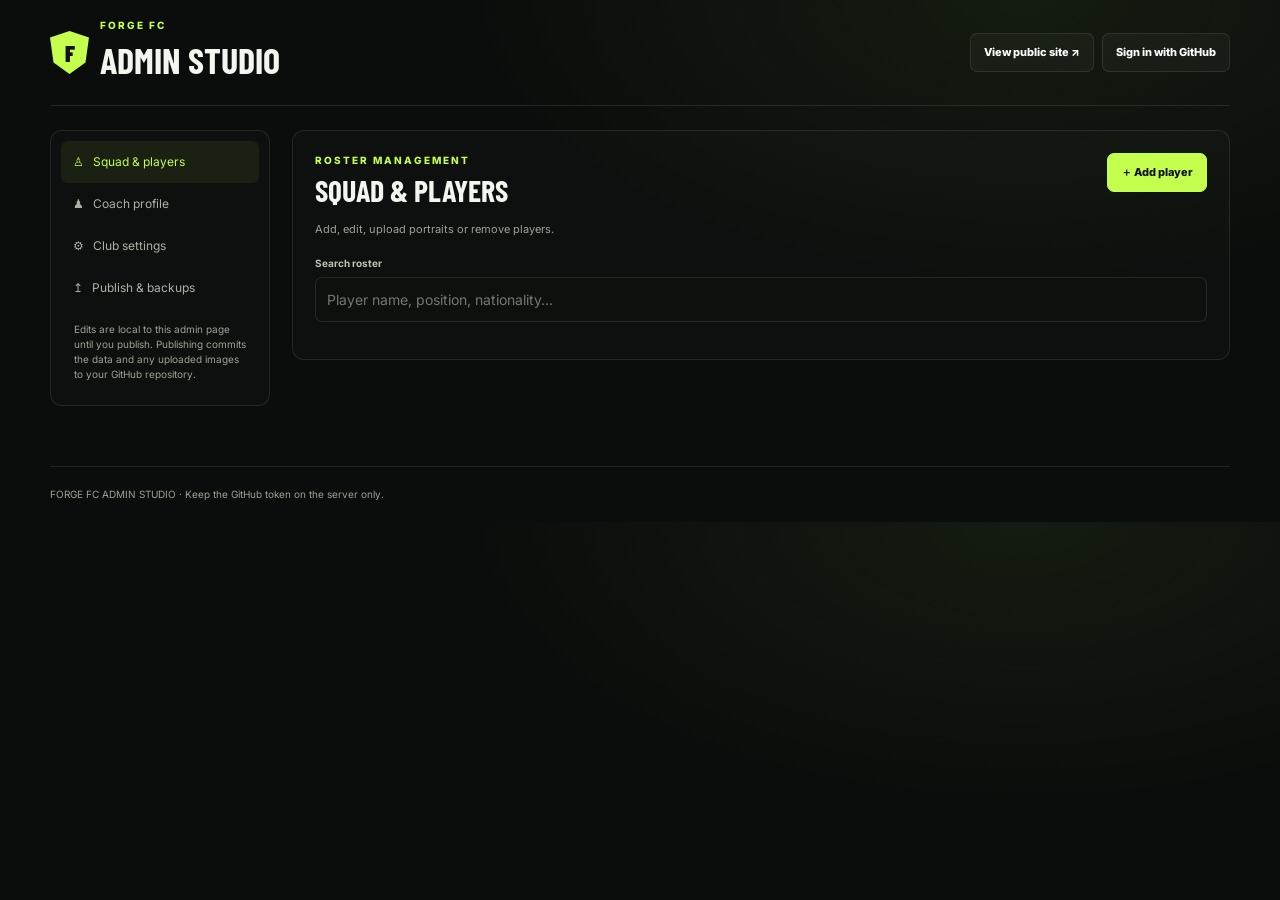
==== admin.html @ c2036fb5 "Add files via upload" ====
<!doctype html>
<html lang="en">
<head>
<meta charset="utf-8"><meta name="viewport" content="width=device-width,initial-scale=1"><meta name="theme-color" content="#0a0d0b">
<title>Forge FC | Admin Studio</title>
<link rel="preconnect" href="https://fonts.googleapis.com"><link rel="preconnect" href="https://fonts.gstatic.com" crossorigin><link href="https://fonts.googleapis.com/css2?family=Barlow+Condensed:wght@600;700;800;900&family=Inter:wght@400;500;600;700;800&display=swap" rel="stylesheet">
<style>
:root{--bg:#0a0d0b;--panel:#141914;--line:#ffffff18;--text:#f3f6ef;--muted:#9aa396;--lime:#c4ff4d;--red:#ff918a}*{box-sizing:border-box}body{margin:0;background:radial-gradient(ellipse at 80% 0%,#97ce5213,transparent 35rem),var(--bg);color:var(--text);font:14px/1.5 Inter,sans-serif}button,input,textarea,select{font:inherit}button{cursor:pointer}button:focus-visible,input:focus-visible,textarea:focus-visible,select:focus-visible{outline:2px solid var(--lime);outline-offset:2px}a{color:var(--lime);text-decoration:none}.wrap{width:min(1180px,calc(100% - 32px));margin:auto}header{display:flex;align-items:center;justify-content:space-between;gap:14px;padding:18px 0;border-bottom:1px solid var(--line)}.brand{display:flex;gap:11px;align-items:center}.crest{width:39px;height:43px;display:grid;place-items:center;background:var(--lime);color:#111;font:900 23px "Barlow Condensed";clip-path:polygon(50% 0,100% 15%,91% 73%,50% 100%,9% 73%,0 15%)}h1,h2,h3,p{margin-top:0}h1,h2,.big{font-family:"Barlow Condensed",Impact,sans-serif;text-transform:uppercase}h1{font-size:36px;margin:0}h2{font-size:30px;margin-bottom:8px}.muted{color:var(--muted)}.kicker{font-size:10px;letter-spacing:2px;font-weight:800;color:var(--lime);text-transform:uppercase}.layout{display:grid;grid-template-columns:220px minmax(0,1fr);gap:22px;margin:24px auto 60px}.side,.panel{border:1px solid var(--line);border-radius:12px;background:#ffffff04}.side{padding:10px;height:max-content;position:sticky;top:12px}.tab{width:100%;text-align:left;padding:12px;border:0;background:transparent;color:#aab2a5;border-radius:7px;font-size:12px}.tab.active,.tab:hover{background:#c4ff4d12;color:var(--lime)}.side-note{font-size:10px;color:var(--muted);padding:13px}.panel{padding:22px;min-width:0}.panelhead{display:flex;align-items:start;justify-content:space-between;gap:12px;margin-bottom:18px}.hidden{display:none!important}.btn{border:1px solid var(--line);border-radius:7px;background:#ffffff08;color:white;padding:10px 13px;font-size:11px;font-weight:800}.btn.primary{background:var(--lime);border-color:var(--lime);color:#111}.btn.danger{color:#ffaaa4;border-color:#ff918a44}.btn:disabled{opacity:.5;cursor:not-allowed}.actions{display:flex;gap:8px;flex-wrap:wrap}.notice{padding:11px 13px;border-radius:7px;margin-bottom:15px;background:#c4ff4d0d;border:1px solid #c4ff4d22;color:#d6e9b7;font-size:11px}.notice.error{background:#ff918a0d;border-color:#ff918a33;color:#ffb8b3}.notice:empty{display:none}.formgrid{display:grid;grid-template-columns:repeat(2,minmax(0,1fr));gap:14px}.field{display:flex;flex-direction:column;gap:6px;min-width:0}.field.full{grid-column:1/-1}.field label{font-size:10px;color:#bac3b5;font-weight:700}.field input,.field textarea,.field select{width:100%;background:#0d110e;border:1px solid var(--line);border-radius:7px;padding:11px;color:white;min-width:0}.field textarea{min-height:95px;resize:vertical}.field small{font-size:10px;color:var(--muted)}.roster{display:grid;gap:8px}.player-row{display:grid;grid-template-columns:45px minmax(0,1fr) auto;align-items:center;gap:12px;padding:10px;border:1px solid var(--line);border-radius:8px;background:#ffffff03}.avatar{width:45px;height:52px;border-radius:5px;background:#20291f;display:grid;place-items:center;color:var(--lime);font:800 20px "Barlow Condensed";overflow:hidden}.avatar img{width:100%;height:100%;object-fit:cover}.player-row strong{display:block;font-size:12px}.player-row small{color:var(--muted);font-size:10px}.preview{display:flex;align-items:center;gap:12px}.preview img{width:70px;height:82px;object-fit:cover;border-radius:8px;background:#20291f}.status{font-size:10px;color:var(--muted);margin-top:9px}.rule{border:0;border-top:1px solid var(--line);margin:20px 0}.pill{display:inline-block;border:1px solid var(--line);border-radius:20px;padding:4px 8px;color:var(--muted);font-size:10px}.footer{padding:20px 0;border-top:1px solid var(--line);font-size:10px;color:var(--muted)}.help{font-size:11px;line-height:1.8;color:var(--muted)}@media(max-width:760px){.layout{grid-template-columns:1fr}.side{position:static;display:flex;overflow:auto}.tab{white-space:nowrap;width:auto}.side-note{display:none}.panel{padding:15px}.formgrid{grid-template-columns:1fr}.field.full{grid-column:auto}.panelhead{flex-direction:column}.player-row{grid-template-columns:42px minmax(0,1fr)}.player-row .actions{grid-column:1/-1}.player-row .actions .btn{flex:1}}
</style>
</head>
<body>
<div class="wrap">
<header><div class="brand"><div class="crest">F</div><div><div class="kicker">FORGE FC</div><h1>Admin Studio</h1></div></div><div class="actions"><a class="btn" href="./index.html" target="_blank" rel="noopener">View public site ↗</a><button class="btn" id="loginBtn">Sign in with GitHub</button><button class="btn hidden" id="logoutBtn">Sign out</button></div></header>
<div class="layout">
<aside class="side">
<button class="tab active" data-tab="players">♙ &nbsp; Squad & players</button>
<button class="tab" data-tab="coach">♟ &nbsp; Coach profile</button>
<button class="tab" data-tab="club">⚙ &nbsp; Club settings</button>
<button class="tab" data-tab="publish">↥ &nbsp; Publish & backups</button>
<div class="side-note">Edits are local to this admin page until you publish. Publishing commits the data and any uploaded images to your GitHub repository.</div>
</aside>
<main>
<div id="message" class="notice"></div>
<section class="panel" data-panel="players">
<div class="panelhead"><div><div class="kicker">ROSTER MANAGEMENT</div><h2>Squad & players</h2><div class="muted" style="font-size:11px">Add, edit, upload portraits or remove players.</div></div><button class="btn primary" id="addPlayer">＋ Add player</button></div>
<div class="field" style="margin-bottom:15px"><label for="rosterSearch">Search roster</label><input id="rosterSearch" placeholder="Player name, position, nationality..." style="background:#0d110e;border:1px solid var(--line);border-radius:7px;padding:11px;color:white"></div>
<div class="roster" id="roster"></div>
</section>
<section class="panel hidden" data-panel="coach">
<div class="panelhead"><div><div class="kicker">STAFF PROFILE</div><h2>Head coach</h2><div class="muted" style="font-size:11px">Edit the profile shown on the public site.</div></div></div>
<form id="coachForm"><div class="formgrid">
<div class="field"><label for="coachName">Full name</label><input id="coachName" required></div><div class="field"><label for="coachRole">Role</label><input id="coachRole"></div>
<div class="field"><label for="coachExperience">Experience</label><input id="coachExperience" placeholder="12 years"></div><div class="field"><label for="coachFormation">Preferred formation</label><input id="coachFormation" placeholder="4-3-3"></div>
<div class="field"><label for="coachLicense">Coaching license</label><input id="coachLicense" placeholder="UEFA Pro"></div><div class="field"><label for="coachImage">Current image path</label><input id="coachImage" placeholder="images/coach.jpg"></div>
<div class="field full"><label for="coachUpload">Upload coach photo</label><input id="coachUpload" type="file" accept="image/png,image/jpeg,image/webp"><small>Images are staged for publishing. JPEG, PNG or WebP; maximum 4 MB.</small><div class="preview" id="coachPreview"></div></div>
<div class="field full"><label for="coachBio">Biography</label><textarea id="coachBio"></textarea></div><div class="field full"><label for="coachQuote">Coaching quote</label><input id="coachQuote"></div>
</div><hr class="rule"><button class="btn primary" type="submit">Save coach changes</button></form>
</section>
<section class="panel hidden" data-panel="club">
<div class="panelhead"><div><div class="kicker">IDENTITY & METRICS</div><h2>Club settings</h2><div class="muted" style="font-size:11px">Change the branding and summary numbers.</div></div></div>
<form id="clubForm"><div class="formgrid">
<div class="field"><label for="clubName">Club name</label><input id="clubName" required></div><div class="field"><label for="shortName">Crest initial</label><input id="shortName" maxlength="3" required></div>
<div class="field full"><label for="clubMotto">Motto</label><input id="clubMotto"></div><div class="field"><label for="established">Established year</label><input id="established" type="number" min="1800" max="2100"></div><div class="field"><label for="season">Season</label><input id="season"></div>
<div class="field"><label for="matches">Matches played</label><input id="matches" type="number" min="0"></div><div class="field"><label for="marketValue">Market value (millions)</label><input id="marketValue" type="number" min="0" step="0.1"></div><div class="field"><label for="currency">Currency symbol</label><input id="currency" maxlength="4"></div>
</div><hr class="rule"><button class="btn primary" type="submit">Save club settings</button></form>
</section>
<section class="panel hidden" data-panel="publish">
<div class="panelhead"><div><div class="kicker">RELEASE MANAGEMENT</div><h2>Publish changes</h2><div class="muted" style="font-size:11px">Review your edits, then commit them to the configured GitHub repository.</div></div><span class="pill" id="authStatus">Not signed in</span></div>
<div class="notice">Publishing updates <code>data.json</code> and uploaded images in the repository. GitHub Pages then rebuilds/serves the updated public site. Do not put GitHub tokens in HTML or JavaScript.</div>
<div class="actions"><button class="btn primary" id="publishBtn" disabled>↥ Publish to GitHub</button><button class="btn" id="exportBtn">Export JSON backup</button><label class="btn" for="importFile">Import JSON backup</label><input class="hidden" id="importFile" type="file" accept="application/json"><button class="btn" id="discardBtn">Reload published version</button></div>
<div class="status" id="publishStatus">Sign in and load the current published data before publishing.</div>
<hr class="rule"><h3 style="margin-bottom:8px">Photo upload queue</h3><p class="help">When you upload a photo in a player or coach form, it is staged here and committed to <code>images/</code> when you publish. Existing images are not removed automatically when you replace them.</p>
<div class="status" id="queueStatus">No new images staged.</div>
<hr class="rule"><h3 style="margin-bottom:8px">Multi-staff workflow</h3><p class="help">Each staff member signs in with an approved GitHub account. Publish checks the version loaded at sign-in and refuses to overwrite a newer version. If another editor published first, reload the published version and re-apply your changes. Use separate GitHub accounts and grant repository write access only to trusted staff.</p>
</section>
</main>
</div>
<div class="footer">FORGE FC ADMIN STUDIO · Keep the GitHub token on the server only.</div>
</div>

<!-- Change API_BASE to your deployed Cloudflare Worker URL. No secrets belong here. -->
<script>
const API_BASE = const API_BASE = "https://forge-fc-admin.sports-management-hub-chitral.workers.dev";
const $ = s => document.querySelector(s);
let state = null, baseSha = null, session = sessionStorage.getItem("forgeSession") || "";
let stagedImages = [], currentPhotoPreview = {player:null, coach:null}, editingId = null;

function msg(text,error=false){const el=$("#message");el.textContent=text;el.classList.toggle("error",error);if(text)window.scrollTo({top:0,behavior:"smooth"});}
function esc(v){return String(v??"").replace(/[&<>"']/g,c=>({"&":"&amp;","<":"&lt;",">":"&gt;",'"':"&quot;","'":"&#39;"}[c]));}
function id(){return "p-"+(crypto.randomUUID?crypto.randomUUID():Date.now()+"-"+Math.random().toString(16).slice(2));}
function authHeaders(json=true){const h={};if(json)h["Content-Type"]="application/json";if(session)h.Authorization="Bearer "+session;return h;}
async function api(path,opts={}){const r=await fetch(API_BASE+path,{...opts,headers:{...authHeaders(opts.body!==undefined),...(opts.headers||{})}});const text=await r.text();let data={};try{data=text?JSON.parse(text):{}}catch{}if(!r.ok)throw Error(data.error||`Request failed (${r.status})`);return data;}
function showPanel(name){document.querySelectorAll("[data-panel]").forEach(p=>p.classList.toggle("hidden",p.dataset.panel!==name));document.querySelectorAll("[data-tab]").forEach(b=>b.classList.toggle("active",b.dataset.tab===name));if(name==="players")renderRoster();}
document.querySelectorAll("[data-tab]").forEach(b=>b.addEventListener("click",()=>showPanel(b.dataset.tab)));
function updateAuthUI(){const on=!!session;$("#loginBtn").classList.toggle("hidden",on);$("#logoutBtn").classList.toggle("hidden",!on);$("#authStatus").textContent=on?"Signed in":"Not signed in";$("#publishBtn").disabled=!on||!state;}
function hydrateForms(){const c=state.coach||{};for(const [key,field] of Object.entries({name:"coachName",role:"coachRole",experience:"coachExperience",formation:"coachFormation",license:"coachLicense",image:"coachImage",bio:"coachBio",quote:"coachQuote"}))$("#"+field).value=c[key]||"";const b=state.club||{};for(const [key,field] of Object.entries({name:"clubName",shortName:"shortName",motto:"clubMotto",established:"established",season:"season",matchesPlayed:"matches",marketValueMillions:"marketValue",currency:"currency"}))$("#"+field).value=b[key]??"";renderCoachPreview();}
function renderCoachPreview(){const path=$("#coachImage").value;$("#coachPreview").innerHTML=path?`<img src="${esc(path)}" alt="Coach preview" onerror="this.style.opacity=.25"><span class="muted">Current portrait</span>`:"";}
function renderRoster(){if(!state)return;const q=$("#rosterSearch").value.trim().toLowerCase();const ps=state.players.filter(p=>[p.name,p.position,p.nationality].join(" ").toLowerCase().includes(q));$("#roster").innerHTML=ps.map(p=>`<div class="player-row"><div class="avatar">${p.image?`<img src="${esc(p.image)}" alt="" onerror="this.remove();this.parentElement.textContent='${esc((p.name||'?').slice(0,1))}'">`:esc((p.name||"?").slice(0,1))}</div><div><strong>${esc(p.name)} <span class="pill">${esc(p.position)}</span></strong><small>#${esc(p.number)} · ${esc(p.overall)} OVR · ${esc(p.nationality)}</small></div><div class="actions"><button class="btn" data-edit="${esc(p.id)}">Edit</button><button class="btn danger" data-delete="${esc(p.id)}">Delete</button></div></div>`).join("")||'<p class="muted">No matching players.</p>';}
$("#rosterSearch").addEventListener("input",renderRoster);
$("#roster").addEventListener("click",e=>{const edit=e.target.closest("[data-edit]");const del=e.target.closest("[data-delete]");if(edit)openPlayerForm(state.players.find(p=>String(p.id)===edit.dataset.edit));if(del){const p=state.players.find(x=>String(x.id)===del.dataset.delete);if(p&&confirm(`Delete ${p.name}? This takes effect on the public site after publishing.`)){state.players=state.players.filter(x=>x.id!==p.id);renderRoster();msg(`${p.name} removed from draft. Publish to make it live.`);}}});
function openPlayerForm(p={id:id(),name:"",number:0,position:"MID",overall:70,age:20,nationality:"",image:"",strengths:[],weaknesses:[],attributes:{pace:70,shooting:70,passing:70,dribbling:70,defending:50,physical:70}}){editingId=p.id;currentPhotoPreview.player=null;$("#playerForm")?.remove();const html=`<div id="playerForm" class="modal" style="display:flex;position:fixed;inset:0;z-index:30;background:#000d;align-items:center;justify-content:center;padding:16px"><form id="playerEditForm" class="panel" style="width:min(760px,100%);max-height:92vh;overflow:auto;background:#141914"><div class="panelhead"><div><div class="kicker">PLAYER EDITOR</div><h2>${p.name?"Edit player":"Add player"}</h2></div><button type="button" class="btn" id="cancelPlayer">Close ×</button></div><div class="formgrid">
<div class="field"><label>Name</label><input name="name" required value="${esc(p.name)}"></div><div class="field"><label>Nationality</label><input name="nationality" value="${esc(p.nationality)}"></div>
<div class="field"><label>Jersey number</label><input name="number" type="number" min="0" max="99" value="${esc(p.number)}" required></div><div class="field"><label>Position</label><select name="position">${["GK","DEF","MID","FWD"].map(x=>`<option ${p.position===x?"selected":""}>${x}</option>`).join("")}</select></div>
<div class="field"><label>Overall rating (1–99)</label><input name="overall" type="number" min="1" max="99" value="${esc(p.overall)}" required></div><div class="field"><label>Age</label><input name="age" type="number" min="15" max="60" value="${esc(p.age)}"></div>
<div class="field full"><label>Current photo path</label><input name="image" id="playerImagePath" value="${esc(p.image)}" placeholder="images/player-name.jpg"><small>Or upload a photo below; it will be staged for GitHub when you publish.</small></div>
<div class="field full"><label>Upload / replace portrait</label><input type="file" id="playerUpload" accept="image/jpeg,image/png,image/webp"><div id="playerPreview" class="preview"></div></div>
<div class="field full"><label>Top strengths (comma separated; up to 3 shown)</label><input name="strengths" value="${esc((p.strengths||[]).join(", "))}"></div><div class="field full"><label>Weaknesses (comma separated)</label><input name="weaknesses" value="${esc((p.weaknesses||[]).join(", "))}"></div>
${[["pace","Pace"],["shooting","Shooting"],["passing","Passing"],["dribbling","Dribbling"],["defending","Defending"],["physical","Physical"]].map(([k,l])=>`<div class="field"><label>${l} (1–99)</label><input name="attr_${k}" type="number" min="1" max="99" value="${esc(p.attributes?.[k]??50)}"></div>`).join("")}
</div><hr class="rule"><div class="actions"><button class="btn primary" type="submit">Save player to draft</button><button class="btn" type="button" id="cancelPlayer2">Cancel</button></div></form></div>`;document.body.insertAdjacentHTML("beforeend",html);const modal=$("#playerForm");$("#cancelPlayer").onclick=$("#cancelPlayer2").onclick=()=>modal.remove();$("#playerUpload").addEventListener("change",async e=>{const file=e.target.files[0];if(!file)return;try{const image=await stageImage(file,p.name||"player");currentPhotoPreview.player=image.path;$("#playerImagePath").value=image.path;$("#playerPreview").innerHTML=`<img src="${image.dataUrl}" alt="Selected photo"><span class="muted">${esc(file.name)} · staged</span>`;}catch(err){msg(err.message,true);}});$("#playerEditForm").addEventListener("submit",e=>{e.preventDefault();const f=new FormData(e.target);const existing=state.players.find(x=>String(x.id)===String(editingId));const obj={id:editingId,name:f.get("name").trim(),number:Number(f.get("number")),position:f.get("position"),overall:Number(f.get("overall")),age:Number(f.get("age")||0),nationality:f.get("nationality").trim(),image:f.get("image").trim(),strengths:String(f.get("strengths")).split(",").map(x=>x.trim()).filter(Boolean).slice(0,3),weaknesses:String(f.get("weaknesses")).split(",").map(x=>x.trim()).filter(Boolean).slice(0,2),attributes:{pace:Number(f.get("attr_pace")),shooting:Number(f.get("attr_shooting")),passing:Number(f.get("attr_passing")),dribbling:Number(f.get("attr_dribbling")),defending:Number(f.get("attr_defending")),physical:Number(f.get("attr_physical"))}};const i=state.players.findIndex(x=>String(x.id)===String(editingId));if(i>=0)state.players[i]=obj;else state.players.push(obj);modal.remove();renderRoster();msg(`${obj.name} saved to draft. Publish to make it live.`);});}
$("#addPlayer").addEventListener("click",()=>openPlayerForm());
async function stageImage(file,label){if(!["image/jpeg","image/png","image/webp"].includes(file.type))throw Error("Choose a JPEG, PNG or WebP image.");if(file.size>4*1024*1024)throw Error("Image must be 4 MB or smaller.");const ext={"image/jpeg":"jpg","image/png":"png","image/webp":"webp"}[file.type];const safe=String(label||"photo").toLowerCase().replace(/[^a-z0-9]+/g,"-").replace(/^-|-$/g,"").slice(0,45)||"photo";const path=`images/${safe}-${Date.now()}.${ext}`;const dataUrl=await new Promise((resolve,reject)=>{const r=new FileReader();r.onload=()=>resolve(r.result);r.onerror=()=>reject(Error("Could not read image."));r.readAsDataURL(file);});stagedImages=stagedImages.filter(x=>x.path!==path);stagedImages.push({path,dataUrl,mime:file.type});$("#queueStatus").textContent=`${stagedImages.length} new image(s) staged for publishing.`;return {path,dataUrl};}
$("#coachUpload").addEventListener("change",async e=>{const file=e.target.files[0];if(!file)return;try{const image=await stageImage(file,"coach");$("#coachImage").value=image.path;$("#coachPreview").innerHTML=`<img src="${image.dataUrl}" alt="Coach photo preview"><span class="muted">Staged for publish</span>`;}catch(err){msg(err.message,true);}});
$("#coachImage").addEventListener("input",renderCoachPreview);
$("#coachForm").addEventListener("submit",e=>{e.preventDefault();state.coach={...state.coach,name:$("#coachName").value.trim(),role:$("#coachRole").value.trim(),experience:$("#coachExperience").value.trim(),formation:$("#coachFormation").value.trim(),license:$("#coachLicense").value.trim(),image:$("#coachImage").value.trim(),bio:$("#coachBio").value.trim(),quote:$("#coachQuote").value.trim()};msg("Coach changes saved to draft. Publish to make them live.");});
$("#clubForm").addEventListener("submit",e=>{e.preventDefault();state.club={...state.club,name:$("#clubName").value.trim(),shortName:$("#shortName").value.trim(),motto:$("#clubMotto").value.trim(),established:Number($("#established").value),season:$("#season").value.trim(),matchesPlayed:Number($("#matches").value),marketValueMillions:Number($("#marketValue").value),currency:$("#currency").value.trim()};msg("Club settings saved to draft. Publish to make them live.");});
function downloadJSON(obj,filename){const blob=new Blob([JSON.stringify(obj,null,2)],{type:"application/json"});const url=URL.createObjectURL(blob);const a=document.createElement("a");a.href=url;a.download=filename;a.click();URL.revokeObjectURL(url);}
$("#exportBtn").addEventListener("click",()=>state&&downloadJSON(state,"forge-fc-backup.json"));
$("#importFile").addEventListener("change",async e=>{const file=e.target.files[0];if(!file)return;try{const data=JSON.parse(await file.text());if(!data.club||!data.coach||!Array.isArray(data.players))throw Error("Backup must contain club, coach, and players.");state=data;hydrateForms();renderRoster();updateAuthUI();msg("Backup imported to draft. Review it and publish when ready.");}catch(err){msg("Import failed: "+err.message,true);}e.target.value="";});
$("#discardBtn").addEventListener("click",async()=>{if(!confirm("Discard current draft and reload the published version?"))return;await loadPublished();});
async function loadPublished(){try{const d=await api("/api/state",{method:"GET"});state=d.data;baseSha=d.sha;stagedImages=[];hydrateForms();renderRoster();updateAuthUI();$("#publishStatus").textContent=`Loaded published version ${baseSha||"(no SHA returned)"}.`;$("#queueStatus").textContent="No new images staged.";msg("Published version loaded.");}catch(e){msg("Could not load published data: "+e.message,true);}}
$("#loginBtn").addEventListener("click",()=>{if(!API_BASE.startsWith("https://")||API_BASE.includes("YOUR-WORKER")){msg("Configure API_BASE in admin.html with your deployed HTTPS Worker URL first.",true);return;}location.href=API_BASE+"/auth/login?return="+encodeURIComponent(location.origin+location.pathname);});
$("#logoutBtn").addEventListener("click",async()=>{try{await api("/auth/logout",{method:"POST",body:JSON.stringify({})});}catch{}session="";sessionStorage.removeItem("forgeSession");updateAuthUI();msg("Signed out.");});
async function processLogin(){const params=new URLSearchParams(location.hash.slice(1));const incoming=params.get("session");if(incoming){session=incoming;sessionStorage.setItem("forgeSession",session);history.replaceState(null,"",location.pathname+location.search);updateAuthUI();await loadPublished();return;}if(session){updateAuthUI();await loadPublished();}else updateAuthUI();}
$("#publishBtn").addEventListener("click",async()=>{if(!state||!session)return;const btn=$("#publishBtn");btn.disabled=true;btn.textContent="Publishing…";try{const images=stagedImages.map(x=>({path:x.path,mime:x.mime,base64:x.dataUrl.split(",")[1]}));const result=await api("/api/publish",{method:"POST",body:JSON.stringify({data:state,baseSha,images})});baseSha=result.sha;stagedImages=[];$("#queueStatus").textContent="No new images staged.";$("#publishStatus").textContent=`Published successfully. Commit: ${result.commit||result.sha}`;msg("Published! GitHub now contains your updated club data and photos.");}catch(e){msg("Publish failed: "+e.message,true);$("#publishStatus").textContent="Not published. If another staff member published first, reload the published version and re-apply your changes.";}finally{btn.textContent="↥ Publish to GitHub";btn.disabled=!session||!state;}});
async function boot(){try{await processLogin();}catch(e){msg(e.message,true);}}
boot();
</script>
</body>
</html>
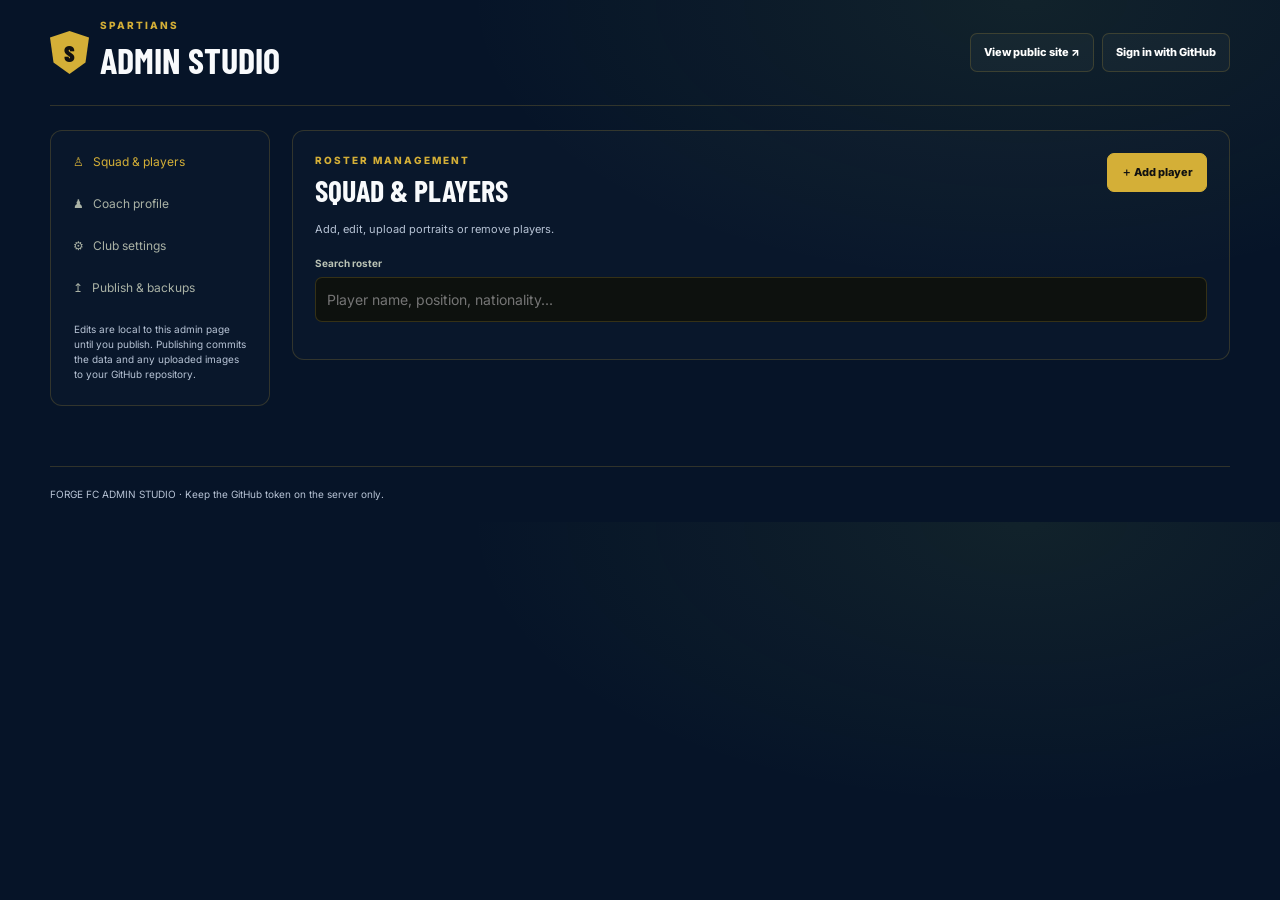
==== commit c121a563: "Club settings updated" ====
--- a/admin.html
+++ b/admin.html
@@ -1,16 +1,21 @@
 <!doctype html>
 <html lang="en">
 <head>
-<meta charset="utf-8"><meta name="viewport" content="width=device-width,initial-scale=1"><meta name="theme-color" content="#0a0d0b">
+<meta charset="utf-8"><meta name="viewport" content="width=device-width,initial-scale=1"><meta name="theme-color" content="var(--bg)">
 <title>Forge FC | Admin Studio</title>
 <link rel="preconnect" href="https://fonts.googleapis.com"><link rel="preconnect" href="https://fonts.gstatic.com" crossorigin><link href="https://fonts.googleapis.com/css2?family=Barlow+Condensed:wght@600;700;800;900&family=Inter:wght@400;500;600;700;800&display=swap" rel="stylesheet">
 <style>
-:root{--bg:#0a0d0b;--panel:#141914;--line:#ffffff18;--text:#f3f6ef;--muted:#9aa396;--lime:#c4ff4d;--red:#ff918a}*{box-sizing:border-box}body{margin:0;background:radial-gradient(ellipse at 80% 0%,#97ce5213,transparent 35rem),var(--bg);color:var(--text);font:14px/1.5 Inter,sans-serif}button,input,textarea,select{font:inherit}button{cursor:pointer}button:focus-visible,input:focus-visible,textarea:focus-visible,select:focus-visible{outline:2px solid var(--lime);outline-offset:2px}a{color:var(--lime);text-decoration:none}.wrap{width:min(1180px,calc(100% - 32px));margin:auto}header{display:flex;align-items:center;justify-content:space-between;gap:14px;padding:18px 0;border-bottom:1px solid var(--line)}.brand{display:flex;gap:11px;align-items:center}.crest{width:39px;height:43px;display:grid;place-items:center;background:var(--lime);color:#111;font:900 23px "Barlow Condensed";clip-path:polygon(50% 0,100% 15%,91% 73%,50% 100%,9% 73%,0 15%)}h1,h2,h3,p{margin-top:0}h1,h2,.big{font-family:"Barlow Condensed",Impact,sans-serif;text-transform:uppercase}h1{font-size:36px;margin:0}h2{font-size:30px;margin-bottom:8px}.muted{color:var(--muted)}.kicker{font-size:10px;letter-spacing:2px;font-weight:800;color:var(--lime);text-transform:uppercase}.layout{display:grid;grid-template-columns:220px minmax(0,1fr);gap:22px;margin:24px auto 60px}.side,.panel{border:1px solid var(--line);border-radius:12px;background:#ffffff04}.side{padding:10px;height:max-content;position:sticky;top:12px}.tab{width:100%;text-align:left;padding:12px;border:0;background:transparent;color:#aab2a5;border-radius:7px;font-size:12px}.tab.active,.tab:hover{background:#c4ff4d12;color:var(--lime)}.side-note{font-size:10px;color:var(--muted);padding:13px}.panel{padding:22px;min-width:0}.panelhead{display:flex;align-items:start;justify-content:space-between;gap:12px;margin-bottom:18px}.hidden{display:none!important}.btn{border:1px solid var(--line);border-radius:7px;background:#ffffff08;color:white;padding:10px 13px;font-size:11px;font-weight:800}.btn.primary{background:var(--lime);border-color:var(--lime);color:#111}.btn.danger{color:#ffaaa4;border-color:#ff918a44}.btn:disabled{opacity:.5;cursor:not-allowed}.actions{display:flex;gap:8px;flex-wrap:wrap}.notice{padding:11px 13px;border-radius:7px;margin-bottom:15px;background:#c4ff4d0d;border:1px solid #c4ff4d22;color:#d6e9b7;font-size:11px}.notice.error{background:#ff918a0d;border-color:#ff918a33;color:#ffb8b3}.notice:empty{display:none}.formgrid{display:grid;grid-template-columns:repeat(2,minmax(0,1fr));gap:14px}.field{display:flex;flex-direction:column;gap:6px;min-width:0}.field.full{grid-column:1/-1}.field label{font-size:10px;color:#bac3b5;font-weight:700}.field input,.field textarea,.field select{width:100%;background:#0d110e;border:1px solid var(--line);border-radius:7px;padding:11px;color:white;min-width:0}.field textarea{min-height:95px;resize:vertical}.field small{font-size:10px;color:var(--muted)}.roster{display:grid;gap:8px}.player-row{display:grid;grid-template-columns:45px minmax(0,1fr) auto;align-items:center;gap:12px;padding:10px;border:1px solid var(--line);border-radius:8px;background:#ffffff03}.avatar{width:45px;height:52px;border-radius:5px;background:#20291f;display:grid;place-items:center;color:var(--lime);font:800 20px "Barlow Condensed";overflow:hidden}.avatar img{width:100%;height:100%;object-fit:cover}.player-row strong{display:block;font-size:12px}.player-row small{color:var(--muted);font-size:10px}.preview{display:flex;align-items:center;gap:12px}.preview img{width:70px;height:82px;object-fit:cover;border-radius:8px;background:#20291f}.status{font-size:10px;color:var(--muted);margin-top:9px}.rule{border:0;border-top:1px solid var(--line);margin:20px 0}.pill{display:inline-block;border:1px solid var(--line);border-radius:20px;padding:4px 8px;color:var(--muted);font-size:10px}.footer{padding:20px 0;border-top:1px solid var(--line);font-size:10px;color:var(--muted)}.help{font-size:11px;line-height:1.8;color:var(--muted)}@media(max-width:760px){.layout{grid-template-columns:1fr}.side{position:static;display:flex;overflow:auto}.tab{white-space:nowrap;width:auto}.side-note{display:none}.panel{padding:15px}.formgrid{grid-template-columns:1fr}.field.full{grid-column:auto}.panelhead{flex-direction:column}.player-row{grid-template-columns:42px minmax(0,1fr)}.player-row .actions{grid-column:1/-1}.player-row .actions .btn{flex:1}}
+:root{--bg:#061428;--panel:#0b2140;--line:#d4af3733;--text:#f8fafc;--muted:#b7c3d5;--lime:#d4af37;--red:#ff918a;--accent:#d4af37}*{box-sizing:border-box}body{margin:0;background:radial-gradient(ellipse at 80% 0%,#97ce5213,transparent 35rem),var(--bg);color:var(--text);font:14px/1.5 Inter,sans-serif}button,input,textarea,select{font:inherit}button{cursor:pointer}button:focus-visible,input:focus-visible,textarea:focus-visible,select:focus-visible{outline:2px solid var(--lime);outline-offset:2px}a{color:var(--lime);text-decoration:none}.wrap{width:min(1180px,calc(100% - 32px));margin:auto}header{display:flex;align-items:center;justify-content:space-between;gap:14px;padding:18px 0;border-bottom:1px solid var(--line)}.brand{display:flex;gap:11px;align-items:center}.crest{width:39px;height:43px;display:grid;place-items:center;background:var(--lime);color:#111;font:900 23px "Barlow Condensed";clip-path:polygon(50% 0,100% 15%,91% 73%,50% 100%,9% 73%,0 15%)}h1,h2,h3,p{margin-top:0}h1,h2,.big{font-family:"Barlow Condensed",Impact,sans-serif;text-transform:uppercase}h1{font-size:36px;margin:0}h2{font-size:30px;margin-bottom:8px}.muted{color:var(--muted)}.kicker{font-size:10px;letter-spacing:2px;font-weight:800;color:var(--lime);text-transform:uppercase}.layout{display:grid;grid-template-columns:220px minmax(0,1fr);gap:22px;margin:24px auto 60px}.side,.panel{border:1px solid var(--line);border-radius:12px;background:#ffffff04}.side{padding:10px;height:max-content;position:sticky;top:12px}.tab{width:100%;text-align:left;padding:12px;border:0;background:transparent;color:#aab2a5;border-radius:7px;font-size:12px}.tab.active,.tab:hover{background:var(--accent)12;color:var(--lime)}.side-note{font-size:10px;color:var(--muted);padding:13px}.panel{padding:22px;min-width:0}.panelhead{display:flex;align-items:start;justify-content:space-between;gap:12px;margin-bottom:18px}.hidden{display:none!important}.btn{border:1px solid var(--line);border-radius:7px;background:#ffffff08;color:white;padding:10px 13px;font-size:11px;font-weight:800}.btn.primary{background:var(--lime);border-color:var(--lime);color:#111}.btn.danger{color:#ffaaa4;border-color:#ff918a44}.btn:disabled{opacity:.5;cursor:not-allowed}.actions{display:flex;gap:8px;flex-wrap:wrap}.notice{padding:11px 13px;border-radius:7px;margin-bottom:15px;background:var(--accent)0d;border:1px solid var(--accent)22;color:#d6e9b7;font-size:11px}.notice.error{background:#ff918a0d;border-color:#ff918a33;color:#ffb8b3}.notice:empty{display:none}.formgrid{display:grid;grid-template-columns:repeat(2,minmax(0,1fr));gap:14px}.field{display:flex;flex-direction:column;gap:6px;min-width:0}.field.full{grid-column:1/-1}.field label{font-size:10px;color:#bac3b5;font-weight:700}.field input,.field textarea,.field select{width:100%;background:#0d110e;border:1px solid var(--line);border-radius:7px;padding:11px;color:white;min-width:0}.field textarea{min-height:95px;resize:vertical}.field small{font-size:10px;color:var(--muted)}.roster{display:grid;gap:8px}.player-row{display:grid;grid-template-columns:45px minmax(0,1fr) auto;align-items:center;gap:12px;padding:10px;border:1px solid var(--line);border-radius:8px;background:#ffffff03}.avatar{width:45px;height:52px;border-radius:5px;background:#20291f;display:grid;place-items:center;color:var(--lime);font:800 20px "Barlow Condensed";overflow:hidden}.avatar img{width:100%;height:100%;object-fit:cover}.player-row strong{display:block;font-size:12px}.player-row small{color:var(--muted);font-size:10px}.preview{display:flex;align-items:center;gap:12px}.preview img{width:70px;height:82px;object-fit:cover;border-radius:8px;background:#20291f}.status{font-size:10px;color:var(--muted);margin-top:9px}.rule{border:0;border-top:1px solid var(--line);margin:20px 0}.pill{display:inline-block;border:1px solid var(--line);border-radius:20px;padding:4px 8px;color:var(--muted);font-size:10px}.footer{padding:20px 0;border-top:1px solid var(--line);font-size:10px;color:var(--muted)}.help{font-size:11px;line-height:1.8;color:var(--muted)}@media(max-width:760px){.layout{grid-template-columns:1fr}.side{position:static;display:flex;overflow:auto}.tab{white-space:nowrap;width:auto}.side-note{display:none}.panel{padding:15px}.formgrid{grid-template-columns:1fr}.field.full{grid-column:auto}.panelhead{flex-direction:column}.player-row{grid-template-columns:42px minmax(0,1fr)}.player-row .actions{grid-column:1/-1}.player-row .actions .btn{flex:1}}
+
+:root{--bg:#061428;--panel:#0b2140;--text:#f8fafc;--muted:#b7c3d5;--lime:#d4af37;--accent:#d4af37}
+:root[data-theme="black-red"]{--bg:#12090d;--panel:#24121a;--lime:#ff4b5c;--accent:#ff4b5c}
+:root[data-theme="blue-white"]{--bg:#f3f6fb;--panel:#ffffff;--text:#10213a;--muted:#5e6d82;--lime:#174a8b;--accent:#174a8b}
+:root[data-theme="green-black"]{--bg:#07120d;--panel:#11251a;--lime:#74d99f;--accent:#74d99f}
 </style>
 </head>
 <body>
 <div class="wrap">
-<header><div class="brand"><div class="crest">F</div><div><div class="kicker">FORGE FC</div><h1>Admin Studio</h1></div></div><div class="actions"><a class="btn" href="./index.html" target="_blank" rel="noopener">View public site ↗</a><button class="btn" id="loginBtn">Sign in with GitHub</button><button class="btn hidden" id="logoutBtn">Sign out</button></div></header>
+<header><div class="brand"><div class="crest" id="adminCrest">S</div><div><div class="kicker" id="adminClubLabel">SPARTIANS</div><h1>Admin Studio</h1></div></div><div class="actions"><a class="btn" href="./index.html" target="_blank" rel="noopener">View public site ↗</a><button class="btn" id="loginBtn">Sign in with GitHub</button><button class="btn hidden" id="logoutBtn">Sign out</button></div></header>
 <div class="layout">
 <aside class="side">
 <button class="tab active" data-tab="players">♙ &nbsp; Squad & players</button>
@@ -40,7 +45,7 @@
 <div class="panelhead"><div><div class="kicker">IDENTITY & METRICS</div><h2>Club settings</h2><div class="muted" style="font-size:11px">Change the branding and summary numbers.</div></div></div>
 <form id="clubForm"><div class="formgrid">
 <div class="field"><label for="clubName">Club name</label><input id="clubName" required></div><div class="field"><label for="shortName">Crest initial</label><input id="shortName" maxlength="3" required></div>
-<div class="field full"><label for="clubMotto">Motto</label><input id="clubMotto"></div><div class="field"><label for="established">Established year</label><input id="established" type="number" min="1800" max="2100"></div><div class="field"><label for="season">Season</label><input id="season"></div>
+<div class="field full"><label for="clubMotto">Motto</label><input id="clubMotto"></div><div class="field"><label for="clubLogo">Club crest / logo</label><input id="clubLogo" placeholder="images/spartians-crest.png"><small>Use a repository image path, or upload a logo below.</small></div><div class="field"><label for="clubLogoUpload">Upload crest image</label><input id="clubLogoUpload" type="file" accept="image/png,image/jpeg,image/webp"><small>PNG, JPEG or WebP; maximum 4 MB.</small></div><div class="field"><label for="clubTheme">Website theme</label><select id="clubTheme"><option value="navy-gold">Classic navy & gold</option><option value="black-red">Black & red</option><option value="blue-white">Blue & white</option><option value="green-black">Green & black</option></select></div><div class="field"><label for="established">Established year</label><input id="established" type="number" min="1800" max="2100"></div><div class="field"><label for="season">Season</label><input id="season"></div>
 <div class="field"><label for="matches">Matches played</label><input id="matches" type="number" min="0"></div><div class="field"><label for="marketValue">Market value (millions)</label><input id="marketValue" type="number" min="0" step="0.1"></div><div class="field"><label for="currency">Currency symbol</label><input id="currency" maxlength="4"></div>
 </div><hr class="rule"><button class="btn primary" type="submit">Save club settings</button></form>
 </section>
@@ -60,7 +65,7 @@
 
 <!-- Change API_BASE to your deployed Cloudflare Worker URL. No secrets belong here. -->
 <script>
-const API_BASE = const API_BASE = "https://forge-fc-admin.sports-management-hub-chitral.workers.dev";
+const API_BASE = "https://forge-fc-admin.sports-management-hub-chitral.workers.dev";
 const $ = s => document.querySelector(s);
 let state = null, baseSha = null, session = sessionStorage.getItem("forgeSession") || "";
 let stagedImages = [], currentPhotoPreview = {player:null, coach:null}, editingId = null;
@@ -73,12 +78,12 @@
 function showPanel(name){document.querySelectorAll("[data-panel]").forEach(p=>p.classList.toggle("hidden",p.dataset.panel!==name));document.querySelectorAll("[data-tab]").forEach(b=>b.classList.toggle("active",b.dataset.tab===name));if(name==="players")renderRoster();}
 document.querySelectorAll("[data-tab]").forEach(b=>b.addEventListener("click",()=>showPanel(b.dataset.tab)));
 function updateAuthUI(){const on=!!session;$("#loginBtn").classList.toggle("hidden",on);$("#logoutBtn").classList.toggle("hidden",!on);$("#authStatus").textContent=on?"Signed in":"Not signed in";$("#publishBtn").disabled=!on||!state;}
-function hydrateForms(){const c=state.coach||{};for(const [key,field] of Object.entries({name:"coachName",role:"coachRole",experience:"coachExperience",formation:"coachFormation",license:"coachLicense",image:"coachImage",bio:"coachBio",quote:"coachQuote"}))$("#"+field).value=c[key]||"";const b=state.club||{};for(const [key,field] of Object.entries({name:"clubName",shortName:"shortName",motto:"clubMotto",established:"established",season:"season",matchesPlayed:"matches",marketValueMillions:"marketValue",currency:"currency"}))$("#"+field).value=b[key]??"";renderCoachPreview();}
+function hydrateForms(){const c=state.coach||{};for(const [key,field] of Object.entries({name:"coachName",role:"coachRole",experience:"coachExperience",formation:"coachFormation",license:"coachLicense",image:"coachImage",bio:"coachBio",quote:"coachQuote"}))$("#"+field).value=c[key]||"";const b=state.club||{};for(const [key,field] of Object.entries({name:"clubName",shortName:"shortName",motto:"clubMotto",established:"established",season:"season",matchesPlayed:"matches",marketValueMillions:"marketValue",currency:"currency",logo:"clubLogo",theme:"clubTheme"}))$("#"+field).value=b[key]??(key==="theme"?"navy-gold":"");$("#adminClubLabel").textContent=b.name||"SPARTIANS";$("#adminCrest").textContent=b.shortName||"S";renderCoachPreview();}
 function renderCoachPreview(){const path=$("#coachImage").value;$("#coachPreview").innerHTML=path?`<img src="${esc(path)}" alt="Coach preview" onerror="this.style.opacity=.25"><span class="muted">Current portrait</span>`:"";}
 function renderRoster(){if(!state)return;const q=$("#rosterSearch").value.trim().toLowerCase();const ps=state.players.filter(p=>[p.name,p.position,p.nationality].join(" ").toLowerCase().includes(q));$("#roster").innerHTML=ps.map(p=>`<div class="player-row"><div class="avatar">${p.image?`<img src="${esc(p.image)}" alt="" onerror="this.remove();this.parentElement.textContent='${esc((p.name||'?').slice(0,1))}'">`:esc((p.name||"?").slice(0,1))}</div><div><strong>${esc(p.name)} <span class="pill">${esc(p.position)}</span></strong><small>#${esc(p.number)} · ${esc(p.overall)} OVR · ${esc(p.nationality)}</small></div><div class="actions"><button class="btn" data-edit="${esc(p.id)}">Edit</button><button class="btn danger" data-delete="${esc(p.id)}">Delete</button></div></div>`).join("")||'<p class="muted">No matching players.</p>';}
 $("#rosterSearch").addEventListener("input",renderRoster);
 $("#roster").addEventListener("click",e=>{const edit=e.target.closest("[data-edit]");const del=e.target.closest("[data-delete]");if(edit)openPlayerForm(state.players.find(p=>String(p.id)===edit.dataset.edit));if(del){const p=state.players.find(x=>String(x.id)===del.dataset.delete);if(p&&confirm(`Delete ${p.name}? This takes effect on the public site after publishing.`)){state.players=state.players.filter(x=>x.id!==p.id);renderRoster();msg(`${p.name} removed from draft. Publish to make it live.`);}}});
-function openPlayerForm(p={id:id(),name:"",number:0,position:"MID",overall:70,age:20,nationality:"",image:"",strengths:[],weaknesses:[],attributes:{pace:70,shooting:70,passing:70,dribbling:70,defending:50,physical:70}}){editingId=p.id;currentPhotoPreview.player=null;$("#playerForm")?.remove();const html=`<div id="playerForm" class="modal" style="display:flex;position:fixed;inset:0;z-index:30;background:#000d;align-items:center;justify-content:center;padding:16px"><form id="playerEditForm" class="panel" style="width:min(760px,100%);max-height:92vh;overflow:auto;background:#141914"><div class="panelhead"><div><div class="kicker">PLAYER EDITOR</div><h2>${p.name?"Edit player":"Add player"}</h2></div><button type="button" class="btn" id="cancelPlayer">Close ×</button></div><div class="formgrid">
+function openPlayerForm(p={id:id(),name:"",number:0,position:"MID",overall:70,age:20,nationality:"",image:"",strengths:[],weaknesses:[],attributes:{pace:70,shooting:70,passing:70,dribbling:70,defending:50,physical:70}}){editingId=p.id;currentPhotoPreview.player=null;$("#playerForm")?.remove();const html=`<div id="playerForm" class="modal" style="display:flex;position:fixed;inset:0;z-index:30;background:#000d;align-items:center;justify-content:center;padding:16px"><form id="playerEditForm" class="panel" style="width:min(760px,100%);max-height:92vh;overflow:auto;background:var(--panel)"><div class="panelhead"><div><div class="kicker">PLAYER EDITOR</div><h2>${p.name?"Edit player":"Add player"}</h2></div><button type="button" class="btn" id="cancelPlayer">Close ×</button></div><div class="formgrid">
 <div class="field"><label>Name</label><input name="name" required value="${esc(p.name)}"></div><div class="field"><label>Nationality</label><input name="nationality" value="${esc(p.nationality)}"></div>
 <div class="field"><label>Jersey number</label><input name="number" type="number" min="0" max="99" value="${esc(p.number)}" required></div><div class="field"><label>Position</label><select name="position">${["GK","DEF","MID","FWD"].map(x=>`<option ${p.position===x?"selected":""}>${x}</option>`).join("")}</select></div>
 <div class="field"><label>Overall rating (1–99)</label><input name="overall" type="number" min="1" max="99" value="${esc(p.overall)}" required></div><div class="field"><label>Age</label><input name="age" type="number" min="15" max="60" value="${esc(p.age)}"></div>
@@ -92,7 +97,8 @@
 $("#coachUpload").addEventListener("change",async e=>{const file=e.target.files[0];if(!file)return;try{const image=await stageImage(file,"coach");$("#coachImage").value=image.path;$("#coachPreview").innerHTML=`<img src="${image.dataUrl}" alt="Coach photo preview"><span class="muted">Staged for publish</span>`;}catch(err){msg(err.message,true);}});
 $("#coachImage").addEventListener("input",renderCoachPreview);
 $("#coachForm").addEventListener("submit",e=>{e.preventDefault();state.coach={...state.coach,name:$("#coachName").value.trim(),role:$("#coachRole").value.trim(),experience:$("#coachExperience").value.trim(),formation:$("#coachFormation").value.trim(),license:$("#coachLicense").value.trim(),image:$("#coachImage").value.trim(),bio:$("#coachBio").value.trim(),quote:$("#coachQuote").value.trim()};msg("Coach changes saved to draft. Publish to make them live.");});
-$("#clubForm").addEventListener("submit",e=>{e.preventDefault();state.club={...state.club,name:$("#clubName").value.trim(),shortName:$("#shortName").value.trim(),motto:$("#clubMotto").value.trim(),established:Number($("#established").value),season:$("#season").value.trim(),matchesPlayed:Number($("#matches").value),marketValueMillions:Number($("#marketValue").value),currency:$("#currency").value.trim()};msg("Club settings saved to draft. Publish to make them live.");});
+$("#clubLogoUpload").addEventListener("change",async e=>{const file=e.target.files[0];if(!file)return;try{const image=await stageImage(file,"spartians-crest");$("#clubLogo").value=image.path;msg("Logo staged. Save club settings, then publish.");}catch(err){msg(err.message,true);}});
+$("#clubForm").addEventListener("submit",e=>{e.preventDefault();state.club={...state.club,name:$("#clubName").value.trim(),shortName:$("#shortName").value.trim(),motto:$("#clubMotto").value.trim(),logo:$("#clubLogo").value.trim(),theme:$("#clubTheme").value,established:Number($("#established").value),season:$("#season").value.trim(),matchesPlayed:Number($("#matches").value),marketValueMillions:Number($("#marketValue").value),currency:$("#currency").value.trim()};$("#adminClubLabel").textContent=state.club.name;$("#adminCrest").textContent=state.club.shortName||"S";document.documentElement.dataset.theme=state.club.theme;msg("Club settings saved to draft. Publish to make them live.");});
 function downloadJSON(obj,filename){const blob=new Blob([JSON.stringify(obj,null,2)],{type:"application/json"});const url=URL.createObjectURL(blob);const a=document.createElement("a");a.href=url;a.download=filename;a.click();URL.revokeObjectURL(url);}
 $("#exportBtn").addEventListener("click",()=>state&&downloadJSON(state,"forge-fc-backup.json"));
 $("#importFile").addEventListener("change",async e=>{const file=e.target.files[0];if(!file)return;try{const data=JSON.parse(await file.text());if(!data.club||!data.coach||!Array.isArray(data.players))throw Error("Backup must contain club, coach, and players.");state=data;hydrateForms();renderRoster();updateAuthUI();msg("Backup imported to draft. Review it and publish when ready.");}catch(err){msg("Import failed: "+err.message,true);}e.target.value="";});
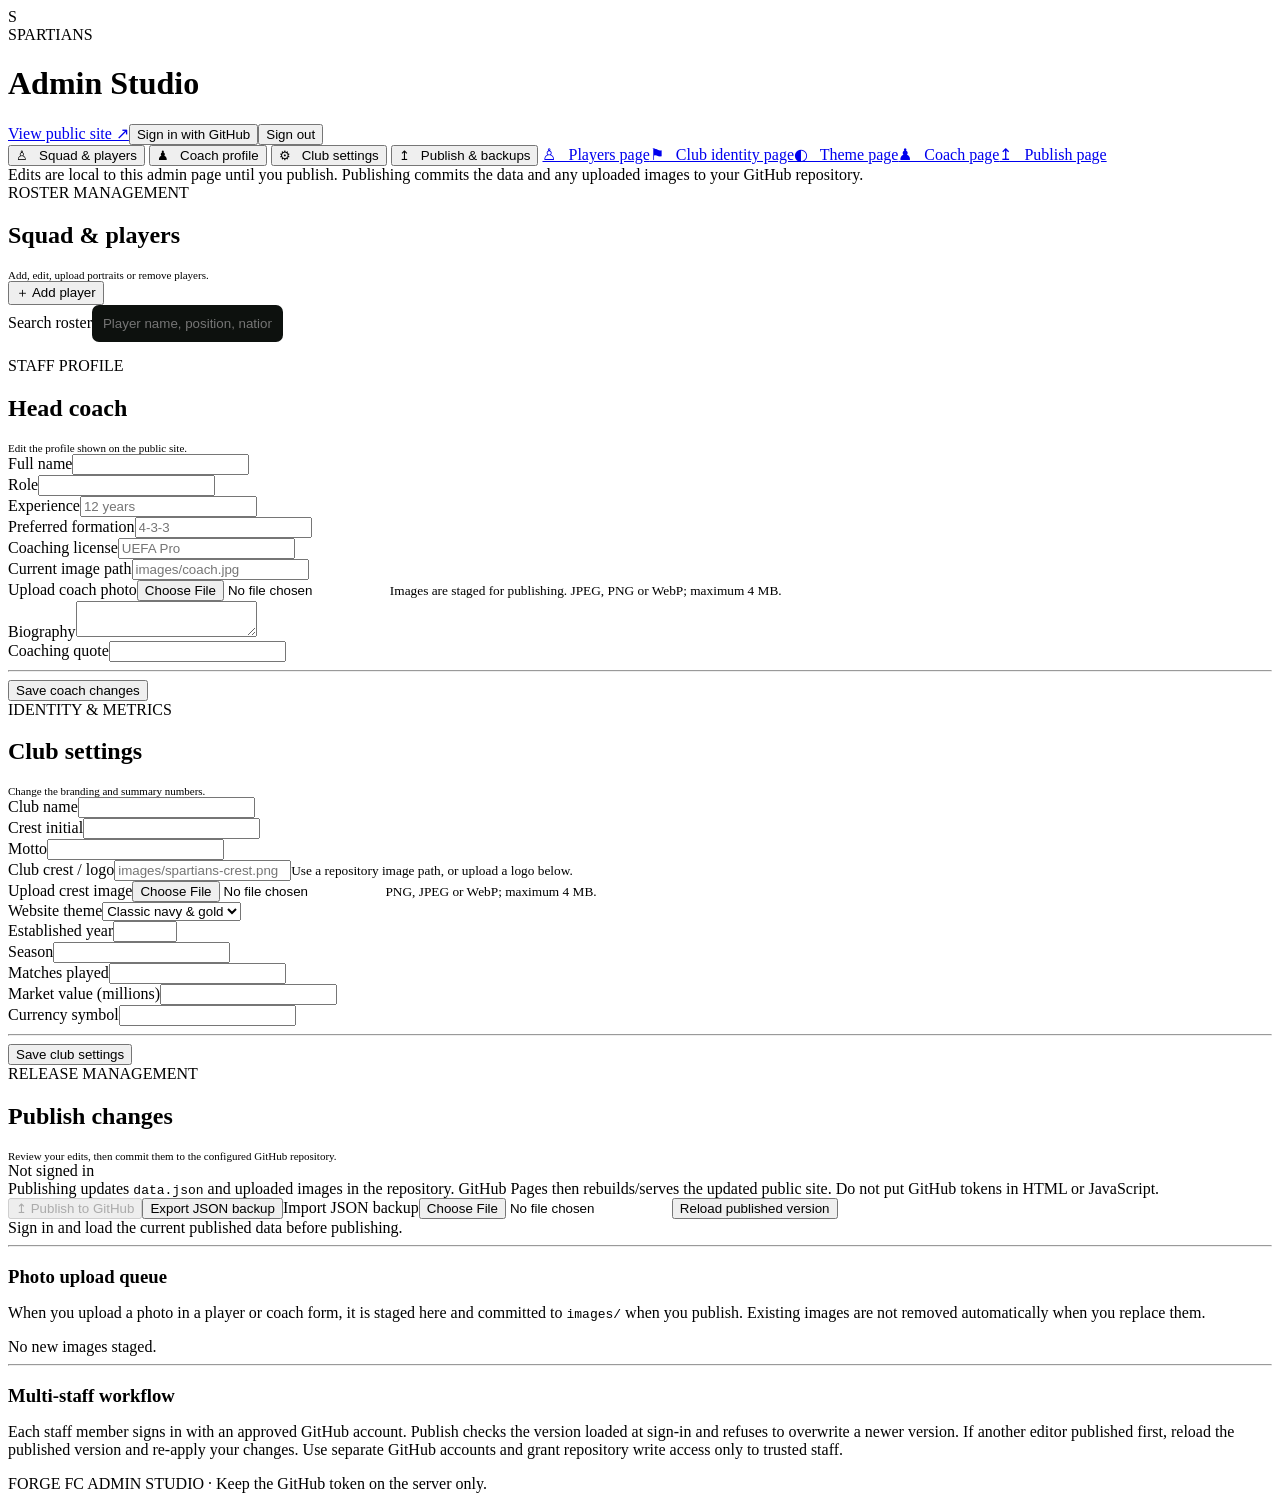
==== commit 5ea96fca: "Modular system introduced" ====
--- a/admin.html
+++ b/admin.html
@@ -4,14 +4,7 @@
 <meta charset="utf-8"><meta name="viewport" content="width=device-width,initial-scale=1"><meta name="theme-color" content="var(--bg)">
 <title>Forge FC | Admin Studio</title>
 <link rel="preconnect" href="https://fonts.googleapis.com"><link rel="preconnect" href="https://fonts.gstatic.com" crossorigin><link href="https://fonts.googleapis.com/css2?family=Barlow+Condensed:wght@600;700;800;900&family=Inter:wght@400;500;600;700;800&display=swap" rel="stylesheet">
-<style>
-:root{--bg:#061428;--panel:#0b2140;--line:#d4af3733;--text:#f8fafc;--muted:#b7c3d5;--lime:#d4af37;--red:#ff918a;--accent:#d4af37}*{box-sizing:border-box}body{margin:0;background:radial-gradient(ellipse at 80% 0%,#97ce5213,transparent 35rem),var(--bg);color:var(--text);font:14px/1.5 Inter,sans-serif}button,input,textarea,select{font:inherit}button{cursor:pointer}button:focus-visible,input:focus-visible,textarea:focus-visible,select:focus-visible{outline:2px solid var(--lime);outline-offset:2px}a{color:var(--lime);text-decoration:none}.wrap{width:min(1180px,calc(100% - 32px));margin:auto}header{display:flex;align-items:center;justify-content:space-between;gap:14px;padding:18px 0;border-bottom:1px solid var(--line)}.brand{display:flex;gap:11px;align-items:center}.crest{width:39px;height:43px;display:grid;place-items:center;background:var(--lime);color:#111;font:900 23px "Barlow Condensed";clip-path:polygon(50% 0,100% 15%,91% 73%,50% 100%,9% 73%,0 15%)}h1,h2,h3,p{margin-top:0}h1,h2,.big{font-family:"Barlow Condensed",Impact,sans-serif;text-transform:uppercase}h1{font-size:36px;margin:0}h2{font-size:30px;margin-bottom:8px}.muted{color:var(--muted)}.kicker{font-size:10px;letter-spacing:2px;font-weight:800;color:var(--lime);text-transform:uppercase}.layout{display:grid;grid-template-columns:220px minmax(0,1fr);gap:22px;margin:24px auto 60px}.side,.panel{border:1px solid var(--line);border-radius:12px;background:#ffffff04}.side{padding:10px;height:max-content;position:sticky;top:12px}.tab{width:100%;text-align:left;padding:12px;border:0;background:transparent;color:#aab2a5;border-radius:7px;font-size:12px}.tab.active,.tab:hover{background:var(--accent)12;color:var(--lime)}.side-note{font-size:10px;color:var(--muted);padding:13px}.panel{padding:22px;min-width:0}.panelhead{display:flex;align-items:start;justify-content:space-between;gap:12px;margin-bottom:18px}.hidden{display:none!important}.btn{border:1px solid var(--line);border-radius:7px;background:#ffffff08;color:white;padding:10px 13px;font-size:11px;font-weight:800}.btn.primary{background:var(--lime);border-color:var(--lime);color:#111}.btn.danger{color:#ffaaa4;border-color:#ff918a44}.btn:disabled{opacity:.5;cursor:not-allowed}.actions{display:flex;gap:8px;flex-wrap:wrap}.notice{padding:11px 13px;border-radius:7px;margin-bottom:15px;background:var(--accent)0d;border:1px solid var(--accent)22;color:#d6e9b7;font-size:11px}.notice.error{background:#ff918a0d;border-color:#ff918a33;color:#ffb8b3}.notice:empty{display:none}.formgrid{display:grid;grid-template-columns:repeat(2,minmax(0,1fr));gap:14px}.field{display:flex;flex-direction:column;gap:6px;min-width:0}.field.full{grid-column:1/-1}.field label{font-size:10px;color:#bac3b5;font-weight:700}.field input,.field textarea,.field select{width:100%;background:#0d110e;border:1px solid var(--line);border-radius:7px;padding:11px;color:white;min-width:0}.field textarea{min-height:95px;resize:vertical}.field small{font-size:10px;color:var(--muted)}.roster{display:grid;gap:8px}.player-row{display:grid;grid-template-columns:45px minmax(0,1fr) auto;align-items:center;gap:12px;padding:10px;border:1px solid var(--line);border-radius:8px;background:#ffffff03}.avatar{width:45px;height:52px;border-radius:5px;background:#20291f;display:grid;place-items:center;color:var(--lime);font:800 20px "Barlow Condensed";overflow:hidden}.avatar img{width:100%;height:100%;object-fit:cover}.player-row strong{display:block;font-size:12px}.player-row small{color:var(--muted);font-size:10px}.preview{display:flex;align-items:center;gap:12px}.preview img{width:70px;height:82px;object-fit:cover;border-radius:8px;background:#20291f}.status{font-size:10px;color:var(--muted);margin-top:9px}.rule{border:0;border-top:1px solid var(--line);margin:20px 0}.pill{display:inline-block;border:1px solid var(--line);border-radius:20px;padding:4px 8px;color:var(--muted);font-size:10px}.footer{padding:20px 0;border-top:1px solid var(--line);font-size:10px;color:var(--muted)}.help{font-size:11px;line-height:1.8;color:var(--muted)}@media(max-width:760px){.layout{grid-template-columns:1fr}.side{position:static;display:flex;overflow:auto}.tab{white-space:nowrap;width:auto}.side-note{display:none}.panel{padding:15px}.formgrid{grid-template-columns:1fr}.field.full{grid-column:auto}.panelhead{flex-direction:column}.player-row{grid-template-columns:42px minmax(0,1fr)}.player-row .actions{grid-column:1/-1}.player-row .actions .btn{flex:1}}
-
-:root{--bg:#061428;--panel:#0b2140;--text:#f8fafc;--muted:#b7c3d5;--lime:#d4af37;--accent:#d4af37}
-:root[data-theme="black-red"]{--bg:#12090d;--panel:#24121a;--lime:#ff4b5c;--accent:#ff4b5c}
-:root[data-theme="blue-white"]{--bg:#f3f6fb;--panel:#ffffff;--text:#10213a;--muted:#5e6d82;--lime:#174a8b;--accent:#174a8b}
-:root[data-theme="green-black"]{--bg:#07120d;--panel:#11251a;--lime:#74d99f;--accent:#74d99f}
-</style>
+<link rel="stylesheet" href="css/theme.css"><link rel="stylesheet" href="css/admin.css">
 </head>
 <body>
 <div class="wrap">
@@ -22,7 +15,7 @@
 <button class="tab" data-tab="coach">♟ &nbsp; Coach profile</button>
 <button class="tab" data-tab="club">⚙ &nbsp; Club settings</button>
 <button class="tab" data-tab="publish">↥ &nbsp; Publish & backups</button>
-<div class="side-note">Edits are local to this admin page until you publish. Publishing commits the data and any uploaded images to your GitHub repository.</div>
+<a class="tab" href="pages/players.html">♙ &nbsp; Players page</a><a class="tab" href="pages/club.html">⚑ &nbsp; Club identity page</a><a class="tab" href="pages/theme.html">◐ &nbsp; Theme page</a><a class="tab" href="pages/coach.html">♟ &nbsp; Coach page</a><a class="tab" href="pages/publish.html">↥ &nbsp; Publish page</a><div class="side-note">Edits are local to this admin page until you publish. Publishing commits the data and any uploaded images to your GitHub repository.</div>
 </aside>
 <main>
 <div id="message" class="notice"></div>
@@ -64,52 +57,6 @@
 </div>
 
 <!-- Change API_BASE to your deployed Cloudflare Worker URL. No secrets belong here. -->
-<script>
-const API_BASE = "https://forge-fc-admin.sports-management-hub-chitral.workers.dev";
-const $ = s => document.querySelector(s);
-let state = null, baseSha = null, session = sessionStorage.getItem("forgeSession") || "";
-let stagedImages = [], currentPhotoPreview = {player:null, coach:null}, editingId = null;
-
-function msg(text,error=false){const el=$("#message");el.textContent=text;el.classList.toggle("error",error);if(text)window.scrollTo({top:0,behavior:"smooth"});}
-function esc(v){return String(v??"").replace(/[&<>"']/g,c=>({"&":"&amp;","<":"&lt;",">":"&gt;",'"':"&quot;","'":"&#39;"}[c]));}
-function id(){return "p-"+(crypto.randomUUID?crypto.randomUUID():Date.now()+"-"+Math.random().toString(16).slice(2));}
-function authHeaders(json=true){const h={};if(json)h["Content-Type"]="application/json";if(session)h.Authorization="Bearer "+session;return h;}
-async function api(path,opts={}){const r=await fetch(API_BASE+path,{...opts,headers:{...authHeaders(opts.body!==undefined),...(opts.headers||{})}});const text=await r.text();let data={};try{data=text?JSON.parse(text):{}}catch{}if(!r.ok)throw Error(data.error||`Request failed (${r.status})`);return data;}
-function showPanel(name){document.querySelectorAll("[data-panel]").forEach(p=>p.classList.toggle("hidden",p.dataset.panel!==name));document.querySelectorAll("[data-tab]").forEach(b=>b.classList.toggle("active",b.dataset.tab===name));if(name==="players")renderRoster();}
-document.querySelectorAll("[data-tab]").forEach(b=>b.addEventListener("click",()=>showPanel(b.dataset.tab)));
-function updateAuthUI(){const on=!!session;$("#loginBtn").classList.toggle("hidden",on);$("#logoutBtn").classList.toggle("hidden",!on);$("#authStatus").textContent=on?"Signed in":"Not signed in";$("#publishBtn").disabled=!on||!state;}
-function hydrateForms(){const c=state.coach||{};for(const [key,field] of Object.entries({name:"coachName",role:"coachRole",experience:"coachExperience",formation:"coachFormation",license:"coachLicense",image:"coachImage",bio:"coachBio",quote:"coachQuote"}))$("#"+field).value=c[key]||"";const b=state.club||{};for(const [key,field] of Object.entries({name:"clubName",shortName:"shortName",motto:"clubMotto",established:"established",season:"season",matchesPlayed:"matches",marketValueMillions:"marketValue",currency:"currency",logo:"clubLogo",theme:"clubTheme"}))$("#"+field).value=b[key]??(key==="theme"?"navy-gold":"");$("#adminClubLabel").textContent=b.name||"SPARTIANS";$("#adminCrest").textContent=b.shortName||"S";renderCoachPreview();}
-function renderCoachPreview(){const path=$("#coachImage").value;$("#coachPreview").innerHTML=path?`<img src="${esc(path)}" alt="Coach preview" onerror="this.style.opacity=.25"><span class="muted">Current portrait</span>`:"";}
-function renderRoster(){if(!state)return;const q=$("#rosterSearch").value.trim().toLowerCase();const ps=state.players.filter(p=>[p.name,p.position,p.nationality].join(" ").toLowerCase().includes(q));$("#roster").innerHTML=ps.map(p=>`<div class="player-row"><div class="avatar">${p.image?`<img src="${esc(p.image)}" alt="" onerror="this.remove();this.parentElement.textContent='${esc((p.name||'?').slice(0,1))}'">`:esc((p.name||"?").slice(0,1))}</div><div><strong>${esc(p.name)} <span class="pill">${esc(p.position)}</span></strong><small>#${esc(p.number)} · ${esc(p.overall)} OVR · ${esc(p.nationality)}</small></div><div class="actions"><button class="btn" data-edit="${esc(p.id)}">Edit</button><button class="btn danger" data-delete="${esc(p.id)}">Delete</button></div></div>`).join("")||'<p class="muted">No matching players.</p>';}
-$("#rosterSearch").addEventListener("input",renderRoster);
-$("#roster").addEventListener("click",e=>{const edit=e.target.closest("[data-edit]");const del=e.target.closest("[data-delete]");if(edit)openPlayerForm(state.players.find(p=>String(p.id)===edit.dataset.edit));if(del){const p=state.players.find(x=>String(x.id)===del.dataset.delete);if(p&&confirm(`Delete ${p.name}? This takes effect on the public site after publishing.`)){state.players=state.players.filter(x=>x.id!==p.id);renderRoster();msg(`${p.name} removed from draft. Publish to make it live.`);}}});
-function openPlayerForm(p={id:id(),name:"",number:0,position:"MID",overall:70,age:20,nationality:"",image:"",strengths:[],weaknesses:[],attributes:{pace:70,shooting:70,passing:70,dribbling:70,defending:50,physical:70}}){editingId=p.id;currentPhotoPreview.player=null;$("#playerForm")?.remove();const html=`<div id="playerForm" class="modal" style="display:flex;position:fixed;inset:0;z-index:30;background:#000d;align-items:center;justify-content:center;padding:16px"><form id="playerEditForm" class="panel" style="width:min(760px,100%);max-height:92vh;overflow:auto;background:var(--panel)"><div class="panelhead"><div><div class="kicker">PLAYER EDITOR</div><h2>${p.name?"Edit player":"Add player"}</h2></div><button type="button" class="btn" id="cancelPlayer">Close ×</button></div><div class="formgrid">
-<div class="field"><label>Name</label><input name="name" required value="${esc(p.name)}"></div><div class="field"><label>Nationality</label><input name="nationality" value="${esc(p.nationality)}"></div>
-<div class="field"><label>Jersey number</label><input name="number" type="number" min="0" max="99" value="${esc(p.number)}" required></div><div class="field"><label>Position</label><select name="position">${["GK","DEF","MID","FWD"].map(x=>`<option ${p.position===x?"selected":""}>${x}</option>`).join("")}</select></div>
-<div class="field"><label>Overall rating (1–99)</label><input name="overall" type="number" min="1" max="99" value="${esc(p.overall)}" required></div><div class="field"><label>Age</label><input name="age" type="number" min="15" max="60" value="${esc(p.age)}"></div>
-<div class="field full"><label>Current photo path</label><input name="image" id="playerImagePath" value="${esc(p.image)}" placeholder="images/player-name.jpg"><small>Or upload a photo below; it will be staged for GitHub when you publish.</small></div>
-<div class="field full"><label>Upload / replace portrait</label><input type="file" id="playerUpload" accept="image/jpeg,image/png,image/webp"><div id="playerPreview" class="preview"></div></div>
-<div class="field full"><label>Top strengths (comma separated; up to 3 shown)</label><input name="strengths" value="${esc((p.strengths||[]).join(", "))}"></div><div class="field full"><label>Weaknesses (comma separated)</label><input name="weaknesses" value="${esc((p.weaknesses||[]).join(", "))}"></div>
-${[["pace","Pace"],["shooting","Shooting"],["passing","Passing"],["dribbling","Dribbling"],["defending","Defending"],["physical","Physical"]].map(([k,l])=>`<div class="field"><label>${l} (1–99)</label><input name="attr_${k}" type="number" min="1" max="99" value="${esc(p.attributes?.[k]??50)}"></div>`).join("")}
-</div><hr class="rule"><div class="actions"><button class="btn primary" type="submit">Save player to draft</button><button class="btn" type="button" id="cancelPlayer2">Cancel</button></div></form></div>`;document.body.insertAdjacentHTML("beforeend",html);const modal=$("#playerForm");$("#cancelPlayer").onclick=$("#cancelPlayer2").onclick=()=>modal.remove();$("#playerUpload").addEventListener("change",async e=>{const file=e.target.files[0];if(!file)return;try{const image=await stageImage(file,p.name||"player");currentPhotoPreview.player=image.path;$("#playerImagePath").value=image.path;$("#playerPreview").innerHTML=`<img src="${image.dataUrl}" alt="Selected photo"><span class="muted">${esc(file.name)} · staged</span>`;}catch(err){msg(err.message,true);}});$("#playerEditForm").addEventListener("submit",e=>{e.preventDefault();const f=new FormData(e.target);const existing=state.players.find(x=>String(x.id)===String(editingId));const obj={id:editingId,name:f.get("name").trim(),number:Number(f.get("number")),position:f.get("position"),overall:Number(f.get("overall")),age:Number(f.get("age")||0),nationality:f.get("nationality").trim(),image:f.get("image").trim(),strengths:String(f.get("strengths")).split(",").map(x=>x.trim()).filter(Boolean).slice(0,3),weaknesses:String(f.get("weaknesses")).split(",").map(x=>x.trim()).filter(Boolean).slice(0,2),attributes:{pace:Number(f.get("attr_pace")),shooting:Number(f.get("attr_shooting")),passing:Number(f.get("attr_passing")),dribbling:Number(f.get("attr_dribbling")),defending:Number(f.get("attr_defending")),physical:Number(f.get("attr_physical"))}};const i=state.players.findIndex(x=>String(x.id)===String(editingId));if(i>=0)state.players[i]=obj;else state.players.push(obj);modal.remove();renderRoster();msg(`${obj.name} saved to draft. Publish to make it live.`);});}
-$("#addPlayer").addEventListener("click",()=>openPlayerForm());
-async function stageImage(file,label){if(!["image/jpeg","image/png","image/webp"].includes(file.type))throw Error("Choose a JPEG, PNG or WebP image.");if(file.size>4*1024*1024)throw Error("Image must be 4 MB or smaller.");const ext={"image/jpeg":"jpg","image/png":"png","image/webp":"webp"}[file.type];const safe=String(label||"photo").toLowerCase().replace(/[^a-z0-9]+/g,"-").replace(/^-|-$/g,"").slice(0,45)||"photo";const path=`images/${safe}-${Date.now()}.${ext}`;const dataUrl=await new Promise((resolve,reject)=>{const r=new FileReader();r.onload=()=>resolve(r.result);r.onerror=()=>reject(Error("Could not read image."));r.readAsDataURL(file);});stagedImages=stagedImages.filter(x=>x.path!==path);stagedImages.push({path,dataUrl,mime:file.type});$("#queueStatus").textContent=`${stagedImages.length} new image(s) staged for publishing.`;return {path,dataUrl};}
-$("#coachUpload").addEventListener("change",async e=>{const file=e.target.files[0];if(!file)return;try{const image=await stageImage(file,"coach");$("#coachImage").value=image.path;$("#coachPreview").innerHTML=`<img src="${image.dataUrl}" alt="Coach photo preview"><span class="muted">Staged for publish</span>`;}catch(err){msg(err.message,true);}});
-$("#coachImage").addEventListener("input",renderCoachPreview);
-$("#coachForm").addEventListener("submit",e=>{e.preventDefault();state.coach={...state.coach,name:$("#coachName").value.trim(),role:$("#coachRole").value.trim(),experience:$("#coachExperience").value.trim(),formation:$("#coachFormation").value.trim(),license:$("#coachLicense").value.trim(),image:$("#coachImage").value.trim(),bio:$("#coachBio").value.trim(),quote:$("#coachQuote").value.trim()};msg("Coach changes saved to draft. Publish to make them live.");});
-$("#clubLogoUpload").addEventListener("change",async e=>{const file=e.target.files[0];if(!file)return;try{const image=await stageImage(file,"spartians-crest");$("#clubLogo").value=image.path;msg("Logo staged. Save club settings, then publish.");}catch(err){msg(err.message,true);}});
-$("#clubForm").addEventListener("submit",e=>{e.preventDefault();state.club={...state.club,name:$("#clubName").value.trim(),shortName:$("#shortName").value.trim(),motto:$("#clubMotto").value.trim(),logo:$("#clubLogo").value.trim(),theme:$("#clubTheme").value,established:Number($("#established").value),season:$("#season").value.trim(),matchesPlayed:Number($("#matches").value),marketValueMillions:Number($("#marketValue").value),currency:$("#currency").value.trim()};$("#adminClubLabel").textContent=state.club.name;$("#adminCrest").textContent=state.club.shortName||"S";document.documentElement.dataset.theme=state.club.theme;msg("Club settings saved to draft. Publish to make them live.");});
-function downloadJSON(obj,filename){const blob=new Blob([JSON.stringify(obj,null,2)],{type:"application/json"});const url=URL.createObjectURL(blob);const a=document.createElement("a");a.href=url;a.download=filename;a.click();URL.revokeObjectURL(url);}
-$("#exportBtn").addEventListener("click",()=>state&&downloadJSON(state,"forge-fc-backup.json"));
-$("#importFile").addEventListener("change",async e=>{const file=e.target.files[0];if(!file)return;try{const data=JSON.parse(await file.text());if(!data.club||!data.coach||!Array.isArray(data.players))throw Error("Backup must contain club, coach, and players.");state=data;hydrateForms();renderRoster();updateAuthUI();msg("Backup imported to draft. Review it and publish when ready.");}catch(err){msg("Import failed: "+err.message,true);}e.target.value="";});
-$("#discardBtn").addEventListener("click",async()=>{if(!confirm("Discard current draft and reload the published version?"))return;await loadPublished();});
-async function loadPublished(){try{const d=await api("/api/state",{method:"GET"});state=d.data;baseSha=d.sha;stagedImages=[];hydrateForms();renderRoster();updateAuthUI();$("#publishStatus").textContent=`Loaded published version ${baseSha||"(no SHA returned)"}.`;$("#queueStatus").textContent="No new images staged.";msg("Published version loaded.");}catch(e){msg("Could not load published data: "+e.message,true);}}
-$("#loginBtn").addEventListener("click",()=>{if(!API_BASE.startsWith("https://")||API_BASE.includes("YOUR-WORKER")){msg("Configure API_BASE in admin.html with your deployed HTTPS Worker URL first.",true);return;}location.href=API_BASE+"/auth/login?return="+encodeURIComponent(location.origin+location.pathname);});
-$("#logoutBtn").addEventListener("click",async()=>{try{await api("/auth/logout",{method:"POST",body:JSON.stringify({})});}catch{}session="";sessionStorage.removeItem("forgeSession");updateAuthUI();msg("Signed out.");});
-async function processLogin(){const params=new URLSearchParams(location.hash.slice(1));const incoming=params.get("session");if(incoming){session=incoming;sessionStorage.setItem("forgeSession",session);history.replaceState(null,"",location.pathname+location.search);updateAuthUI();await loadPublished();return;}if(session){updateAuthUI();await loadPublished();}else updateAuthUI();}
-$("#publishBtn").addEventListener("click",async()=>{if(!state||!session)return;const btn=$("#publishBtn");btn.disabled=true;btn.textContent="Publishing…";try{const images=stagedImages.map(x=>({path:x.path,mime:x.mime,base64:x.dataUrl.split(",")[1]}));const result=await api("/api/publish",{method:"POST",body:JSON.stringify({data:state,baseSha,images})});baseSha=result.sha;stagedImages=[];$("#queueStatus").textContent="No new images staged.";$("#publishStatus").textContent=`Published successfully. Commit: ${result.commit||result.sha}`;msg("Published! GitHub now contains your updated club data and photos.");}catch(e){msg("Publish failed: "+e.message,true);$("#publishStatus").textContent="Not published. If another staff member published first, reload the published version and re-apply your changes.";}finally{btn.textContent="↥ Publish to GitHub";btn.disabled=!session||!state;}});
-async function boot(){try{await processLogin();}catch(e){msg(e.message,true);}}
-boot();
-</script>
+<script src="js/admin.js" defer></script>
 </body>
 </html>
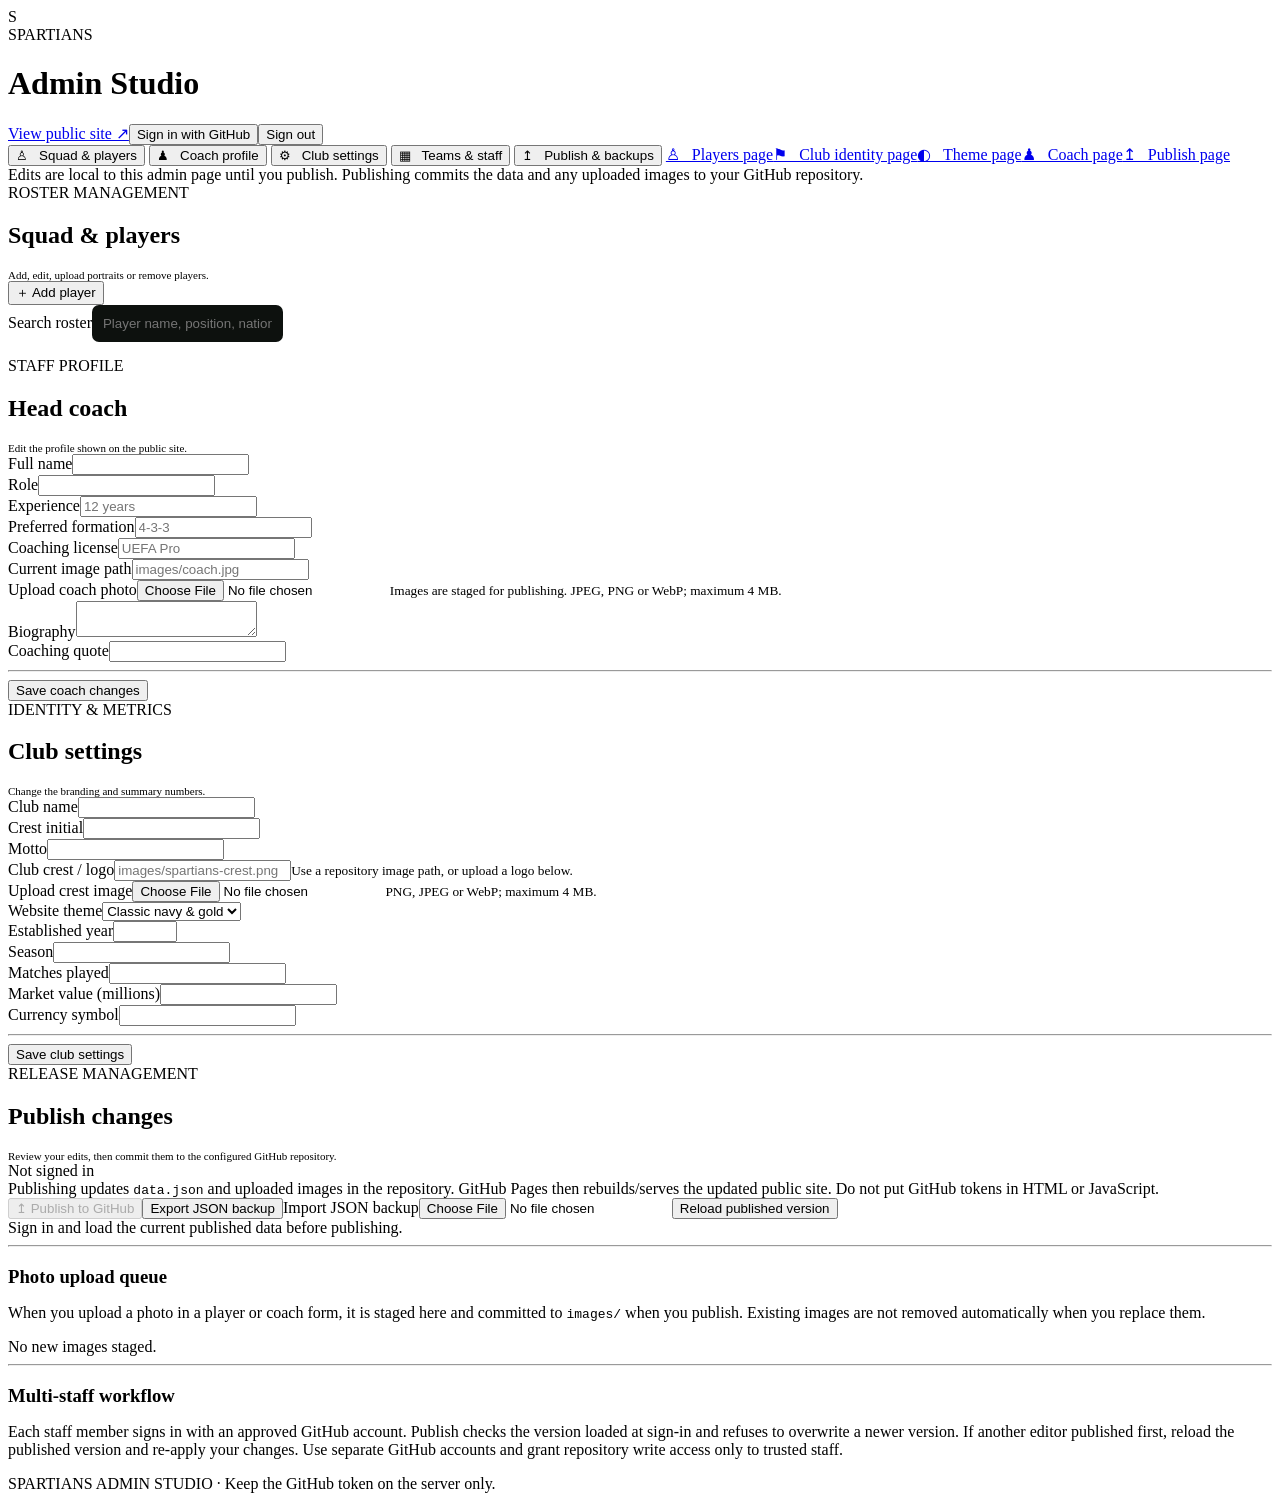
==== commit 147793e2: "claude files" ====
--- a/admin.html
+++ b/admin.html
@@ -2,7 +2,7 @@
 <html lang="en">
 <head>
 <meta charset="utf-8"><meta name="viewport" content="width=device-width,initial-scale=1"><meta name="theme-color" content="var(--bg)">
-<title>Forge FC | Admin Studio</title>
+<meta name="robots" content="noindex,nofollow"><title>SPARTIANS | Admin Studio</title>
 <link rel="preconnect" href="https://fonts.googleapis.com"><link rel="preconnect" href="https://fonts.gstatic.com" crossorigin><link href="https://fonts.googleapis.com/css2?family=Barlow+Condensed:wght@600;700;800;900&family=Inter:wght@400;500;600;700;800&display=swap" rel="stylesheet">
 <link rel="stylesheet" href="css/theme.css"><link rel="stylesheet" href="css/admin.css">
 </head>
@@ -14,6 +14,7 @@
 <button class="tab active" data-tab="players">♙ &nbsp; Squad & players</button>
 <button class="tab" data-tab="coach">♟ &nbsp; Coach profile</button>
 <button class="tab" data-tab="club">⚙ &nbsp; Club settings</button>
+<button class="tab" data-tab="teams">▦ &nbsp; Teams & staff</button>
 <button class="tab" data-tab="publish">↥ &nbsp; Publish & backups</button>
 <a class="tab" href="pages/players.html">♙ &nbsp; Players page</a><a class="tab" href="pages/club.html">⚑ &nbsp; Club identity page</a><a class="tab" href="pages/theme.html">◐ &nbsp; Theme page</a><a class="tab" href="pages/coach.html">♟ &nbsp; Coach page</a><a class="tab" href="pages/publish.html">↥ &nbsp; Publish page</a><div class="side-note">Edits are local to this admin page until you publish. Publishing commits the data and any uploaded images to your GitHub repository.</div>
 </aside>
@@ -42,6 +43,7 @@
 <div class="field"><label for="matches">Matches played</label><input id="matches" type="number" min="0"></div><div class="field"><label for="marketValue">Market value (millions)</label><input id="marketValue" type="number" min="0" step="0.1"></div><div class="field"><label for="currency">Currency symbol</label><input id="currency" maxlength="4"></div>
 </div><hr class="rule"><button class="btn primary" type="submit">Save club settings</button></form>
 </section>
+<section class="panel hidden" data-panel="teams" id="teamsPanel"></section>
 <section class="panel hidden" data-panel="publish">
 <div class="panelhead"><div><div class="kicker">RELEASE MANAGEMENT</div><h2>Publish changes</h2><div class="muted" style="font-size:11px">Review your edits, then commit them to the configured GitHub repository.</div></div><span class="pill" id="authStatus">Not signed in</span></div>
 <div class="notice">Publishing updates <code>data.json</code> and uploaded images in the repository. GitHub Pages then rebuilds/serves the updated public site. Do not put GitHub tokens in HTML or JavaScript.</div>
@@ -53,10 +55,12 @@
 </section>
 </main>
 </div>
-<div class="footer">FORGE FC ADMIN STUDIO · Keep the GitHub token on the server only.</div>
+<div class="footer">SPARTIANS ADMIN STUDIO · Keep the GitHub token on the server only.</div>
 </div>
 
 <!-- Change API_BASE to your deployed Cloudflare Worker URL. No secrets belong here. -->
 <script src="js/admin.js" defer></script>
+<script src="js/club-data.js" defer></script>
+<script src="js/admin-teams.js" defer></script>
 </body>
 </html>
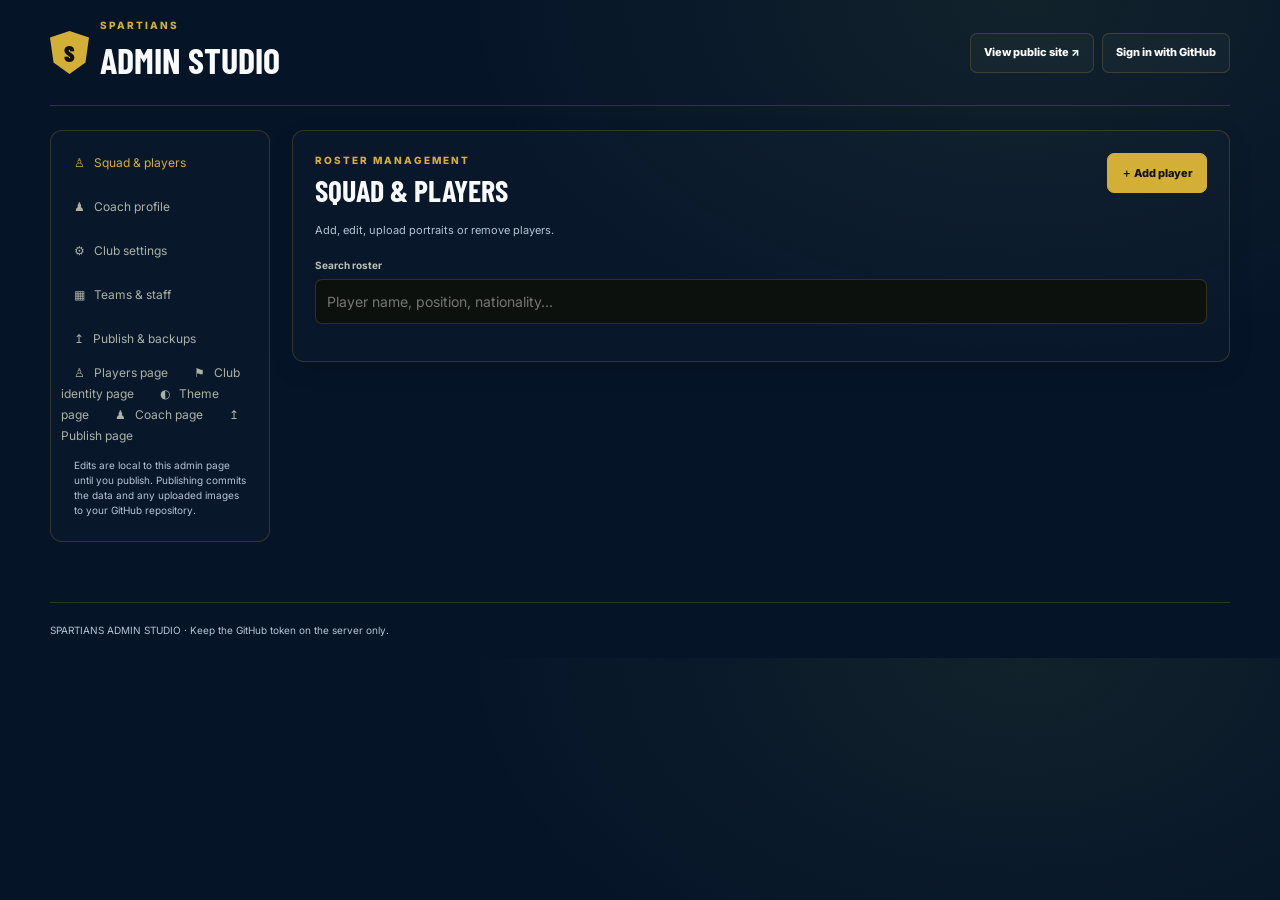
==== commit f263a9b5: "Update admin.html" ====
--- a/admin.html
+++ b/admin.html
@@ -39,7 +39,8 @@
 <div class="panelhead"><div><div class="kicker">IDENTITY & METRICS</div><h2>Club settings</h2><div class="muted" style="font-size:11px">Change the branding and summary numbers.</div></div></div>
 <form id="clubForm"><div class="formgrid">
 <div class="field"><label for="clubName">Club name</label><input id="clubName" required></div><div class="field"><label for="shortName">Crest initial</label><input id="shortName" maxlength="3" required></div>
-<div class="field full"><label for="clubMotto">Motto</label><input id="clubMotto"></div><div class="field"><label for="clubLogo">Club crest / logo</label><input id="clubLogo" placeholder="images/spartians-crest.png"><small>Use a repository image path, or upload a logo below.</small></div><div class="field"><label for="clubLogoUpload">Upload crest image</label><input id="clubLogoUpload" type="file" accept="image/png,image/jpeg,image/webp"><small>PNG, JPEG or WebP; maximum 4 MB.</small></div><div class="field"><label for="clubTheme">Website theme</label><select id="clubTheme"><option value="navy-gold">Classic navy & gold</option><option value="black-red">Black & red</option><option value="blue-white">Blue & white</option><option value="green-black">Green & black</option></select></div><div class="field"><label for="established">Established year</label><input id="established" type="number" min="1800" max="2100"></div><div class="field"><label for="season">Season</label><input id="season"></div>
+<div class="field full"><label for="clubMotto">Motto</label><input id="clubMotto"></div><div class="field"><label for="clubLogo">Club crest / logo</label><input id="clubLogo" placeholder="images/spartians-crest.png"><small>Use a repository image path, or upload a logo below.</small></div><div class="field"><label for="clubLogoUpload">Upload crest image</label><input id="clubLogoUpload" type="file" accept="image/png,image/jpeg,image/webp"><small>PNG, JPEG or WebP; maximum 4 MB.</small></div><div class="field"><label for="clubTheme">Website theme</label><select id="clubTheme"><option value="sky-white">White & sky blue (default)</option>
+<option value="navy-gold">Classic navy & gold</option><option value="black-red">Black & red</option><option value="blue-white">Blue & white</option><option value="green-black">Green & black</option></select></div><div class="field"><label for="established">Established year</label><input id="established" type="number" min="1800" max="2100"></div><div class="field"><label for="season">Season</label><input id="season"></div>
 <div class="field"><label for="matches">Matches played</label><input id="matches" type="number" min="0"></div><div class="field"><label for="marketValue">Market value (millions)</label><input id="marketValue" type="number" min="0" step="0.1"></div><div class="field"><label for="currency">Currency symbol</label><input id="currency" maxlength="4"></div>
 </div><hr class="rule"><button class="btn primary" type="submit">Save club settings</button></form>
 </section>
@@ -63,4 +64,4 @@
 <script src="js/club-data.js" defer></script>
 <script src="js/admin-teams.js" defer></script>
 </body>
-</html>+</html>
--- a/css/theme.css
+++ b/css/theme.css
@@ -0,0 +1,13 @@
+/* Single source of truth for colours, fonts and accessibility tokens (white & sky blue). */
+:root{color-scheme:light;
+--brand-navy:#0b2540;--brand-sky:#0ea5e9;--brand-sky-deep:#0369a1;--brand-white:#ffffff;
+--bg:#f3f9fe;--panel:#ffffff;--panel-2:#eaf5fd;
+--accent:#0ea5e9;--accent-strong:#0369a1;--on-accent:#06223a;
+--text:#0b2540;--muted:#4f6b85;--line:#cfe3f3;
+--radius:12px;--content-width:1180px;--shadow:0 6px 20px rgba(3,105,161,.10);
+--navy:var(--brand-navy);--lime:var(--accent);--red:#c0392b;
+--head:"Barlow Condensed",Impact,sans-serif;--body:"Inter",system-ui,sans-serif}
+:focus-visible{outline:3px solid var(--accent-strong);outline-offset:3px}
+button,input,select,textarea{font:inherit}button{touch-action:manipulation}img{max-width:100%}
+[hidden]{display:none!important}
+@media(prefers-reduced-motion:reduce){*,*::before,*::after{scroll-behavior:auto!important;animation-duration:.01ms!important;transition-duration:.01ms!important}}
--- a/css/admin.css
+++ b/css/admin.css
@@ -0,0 +1,30 @@
+/* Admin styling; shared tokens are in theme.css. */
+/* Admin-only layout and components. Shared colors and accessibility tokens live in theme.css. */
+/* Admin Studio styling. Edit this file to change the admin appearance. */
+:root{--bg:#061428;--panel:#0b2140;--line:#d4af3733;--text:#f8fafc;--muted:#b7c3d5;--lime:#d4af37;--red:#ff918a;--accent:#d4af37}*{box-sizing:border-box}body{margin:0;background:radial-gradient(ellipse at 80% 0%,#97ce5213,transparent 35rem),var(--bg);color:var(--text);font:14px/1.5 Inter,sans-serif}button,input,textarea,select{font:inherit}button{cursor:pointer}button:focus-visible,input:focus-visible,textarea:focus-visible,select:focus-visible{outline:2px solid var(--lime);outline-offset:2px}a{color:var(--lime);text-decoration:none}.wrap{width:min(1180px,calc(100% - 32px));margin:auto}header{display:flex;align-items:center;justify-content:space-between;gap:14px;padding:18px 0;border-bottom:1px solid var(--line)}.brand{display:flex;gap:11px;align-items:center}.crest{width:39px;height:43px;display:grid;place-items:center;background:var(--lime);color:#111;font:900 23px "Barlow Condensed";clip-path:polygon(50% 0,100% 15%,91% 73%,50% 100%,9% 73%,0 15%)}h1,h2,h3,p{margin-top:0}h1,h2,.big{font-family:"Barlow Condensed",Impact,sans-serif;text-transform:uppercase}h1{font-size:36px;margin:0}h2{font-size:30px;margin-bottom:8px}.muted{color:var(--muted)}.kicker{font-size:10px;letter-spacing:2px;font-weight:800;color:var(--lime);text-transform:uppercase}.layout{display:grid;grid-template-columns:220px minmax(0,1fr);gap:22px;margin:24px auto 60px}.side,.panel{border:1px solid var(--line);border-radius:12px;background:#ffffff04}.side{padding:10px;height:max-content;position:sticky;top:12px}.tab{width:100%;text-align:left;padding:12px;border:0;background:transparent;color:#aab2a5;border-radius:7px;font-size:12px}.tab.active,.tab:hover{background:var(--accent)12;color:var(--lime)}.side-note{font-size:10px;color:var(--muted);padding:13px}.panel{padding:22px;min-width:0}.panelhead{display:flex;align-items:start;justify-content:space-between;gap:12px;margin-bottom:18px}.hidden{display:none!important}.btn{border:1px solid var(--line);border-radius:7px;background:#ffffff08;color:white;padding:10px 13px;font-size:11px;font-weight:800}.btn.primary{background:var(--lime);border-color:var(--lime);color:#111}.btn.danger{color:#ffaaa4;border-color:#ff918a44}.btn:disabled{opacity:.5;cursor:not-allowed}.actions{display:flex;gap:8px;flex-wrap:wrap}.notice{padding:11px 13px;border-radius:7px;margin-bottom:15px;background:var(--accent)0d;border:1px solid var(--accent)22;color:#d6e9b7;font-size:11px}.notice.error{background:#ff918a0d;border-color:#ff918a33;color:#ffb8b3}.notice:empty{display:none}.formgrid{display:grid;grid-template-columns:repeat(2,minmax(0,1fr));gap:14px}.field{display:flex;flex-direction:column;gap:6px;min-width:0}.field.full{grid-column:1/-1}.field label{font-size:10px;color:#bac3b5;font-weight:700}.field input,.field textarea,.field select{width:100%;background:#0d110e;border:1px solid var(--line);border-radius:7px;padding:11px;color:white;min-width:0}.field textarea{min-height:95px;resize:vertical}.field small{font-size:10px;color:var(--muted)}.roster{display:grid;gap:8px}.player-row{display:grid;grid-template-columns:45px minmax(0,1fr) auto;align-items:center;gap:12px;padding:10px;border:1px solid var(--line);border-radius:8px;background:#ffffff03}.avatar{width:45px;height:52px;border-radius:5px;background:#20291f;display:grid;place-items:center;color:var(--lime);font:800 20px "Barlow Condensed";overflow:hidden}.avatar img{width:100%;height:100%;object-fit:cover}.player-row strong{display:block;font-size:12px}.player-row small{color:var(--muted);font-size:10px}.preview{display:flex;align-items:center;gap:12px}.preview img{width:70px;height:82px;object-fit:cover;border-radius:8px;background:#20291f}.status{font-size:10px;color:var(--muted);margin-top:9px}.rule{border:0;border-top:1px solid var(--line);margin:20px 0}.pill{display:inline-block;border:1px solid var(--line);border-radius:20px;padding:4px 8px;color:var(--muted);font-size:10px}.footer{padding:20px 0;border-top:1px solid var(--line);font-size:10px;color:var(--muted)}.help{font-size:11px;line-height:1.8;color:var(--muted)}@media(max-width:760px){.layout{grid-template-columns:1fr}.side{position:static;display:flex;overflow:auto}.tab{white-space:nowrap;width:auto}.side-note{display:none}.panel{padding:15px}.formgrid{grid-template-columns:1fr}.field.full{grid-column:auto}.panelhead{flex-direction:column}.player-row{grid-template-columns:42px minmax(0,1fr)}.player-row .actions{grid-column:1/-1}.player-row .actions .btn{flex:1}}
+
+:root{--bg:#061428;--panel:#0b2140;--text:#f8fafc;--muted:#b7c3d5;--lime:#d4af37;--accent:#d4af37}
+:root[data-theme="black-red"]{--bg:#12090d;--panel:#24121a;--lime:#ff4b5c;--accent:#ff4b5c}
+:root[data-theme="blue-white"]{--bg:#f3f6fb;--panel:#ffffff;--text:#10213a;--muted:#5e6d82;--lime:#174a8b;--accent:#174a8b}
+:root[data-theme="green-black"]{--bg:#07120d;--panel:#11251a;--lime:#74d99f;--accent:#74d99f}
+
+/* Friendly usability improvements */
+.wrap{max-width:var(--content-width)}
+button,.btn,.tab{min-height:40px}
+input,select,textarea{min-height:42px}
+.tab{border:1px solid transparent}
+.tab:focus-visible,.btn:focus-visible{outline:3px solid var(--accent);outline-offset:2px}
+.panel{box-shadow:0 8px 24px rgba(0,0,0,.10)}
+.notice{line-height:1.6}
+.help,.muted,.status{line-height:1.7}
+@media(max-width:760px){
+  .side{gap:5px;padding:7px}
+  .tab{padding:10px;font-size:12px}
+  header{align-items:flex-start;flex-wrap:wrap}
+  .actions{width:100%}
+  .actions .btn{flex:1;text-align:center}
+}
+
+button,.btn,.tab{min-height:40px}.field input,.field textarea,.field select{min-height:42px}
+.panel{box-shadow:0 8px 24px rgba(0,0,0,.10)}.notice,.help,.muted,.status{line-height:1.7}
+@media(max-width:760px){.side{gap:5px;padding:7px}.tab{padding:10px;font-size:12px}header{align-items:flex-start;flex-wrap:wrap}.actions{width:100%}.actions .btn{flex:1;text-align:center}}
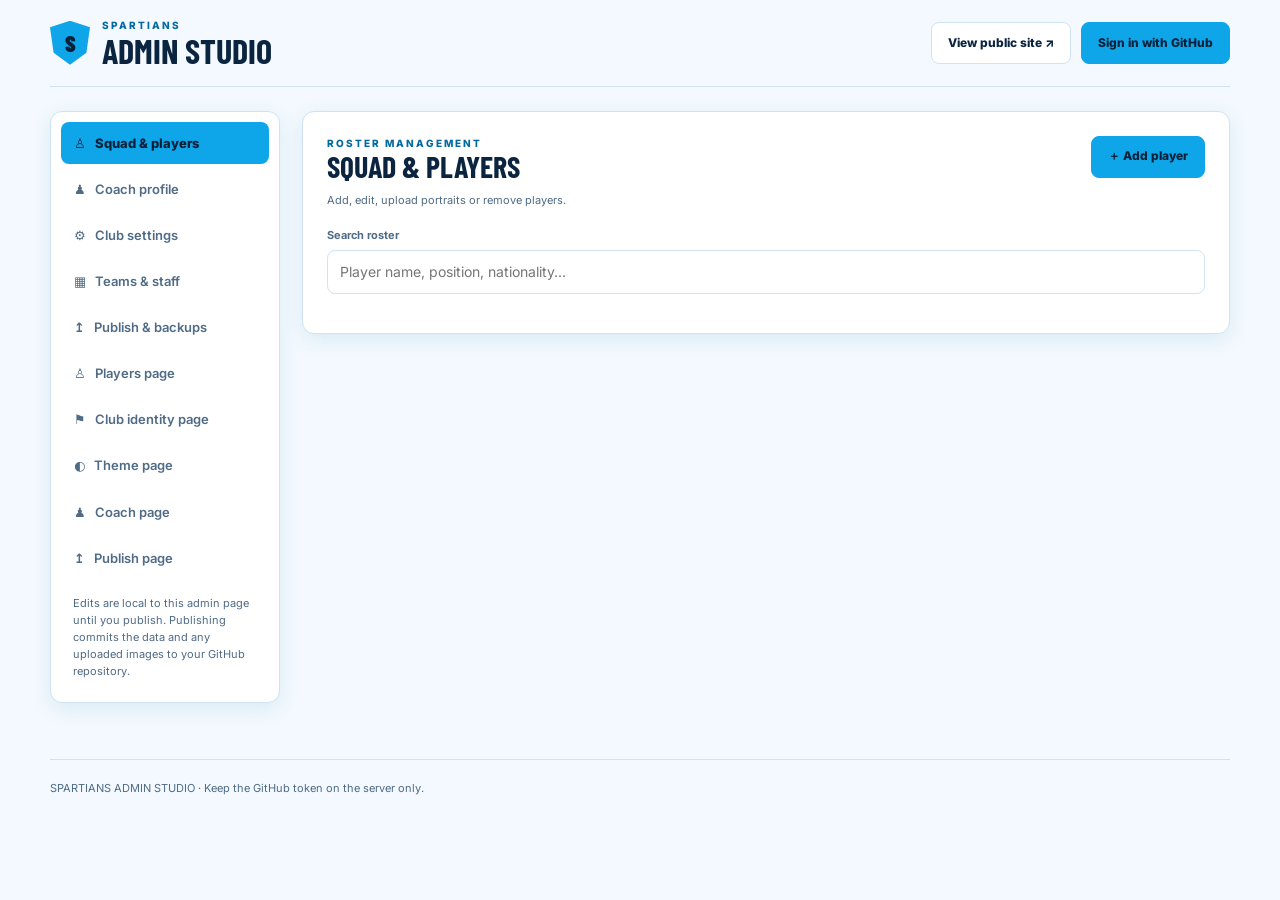
==== commit 31bd1f40: "Update admin.html" ====
--- a/admin.html
+++ b/admin.html
@@ -1,14 +1,14 @@
 <!doctype html>
 <html lang="en">
 <head>
-<meta charset="utf-8"><meta name="viewport" content="width=device-width,initial-scale=1"><meta name="theme-color" content="var(--bg)">
+<meta charset="utf-8"><meta name="viewport" content="width=device-width,initial-scale=1"><meta name="theme-color" content="#f3f9fe">
 <meta name="robots" content="noindex,nofollow"><title>SPARTIANS | Admin Studio</title>
 <link rel="preconnect" href="https://fonts.googleapis.com"><link rel="preconnect" href="https://fonts.gstatic.com" crossorigin><link href="https://fonts.googleapis.com/css2?family=Barlow+Condensed:wght@600;700;800;900&family=Inter:wght@400;500;600;700;800&display=swap" rel="stylesheet">
 <link rel="stylesheet" href="css/theme.css"><link rel="stylesheet" href="css/admin.css">
 </head>
 <body>
 <div class="wrap">
-<header><div class="brand"><div class="crest" id="adminCrest">S</div><div><div class="kicker" id="adminClubLabel">SPARTIANS</div><h1>Admin Studio</h1></div></div><div class="actions"><a class="btn" href="./index.html" target="_blank" rel="noopener">View public site ↗</a><button class="btn" id="loginBtn">Sign in with GitHub</button><button class="btn hidden" id="logoutBtn">Sign out</button></div></header>
+<header><div class="brand"><div class="crest" id="adminCrest">S</div><div><div class="kicker" id="adminClubLabel">SPARTIANS</div><h1>Admin Studio</h1></div></div><div class="actions"><a class="btn" href="./index.html" target="_blank" rel="noopener">View public site ↗</a><button class="btn primary" id="loginBtn">Sign in with GitHub</button><button class="btn hidden" id="logoutBtn">Sign out</button></div></header>
 <div class="layout">
 <aside class="side">
 <button class="tab active" data-tab="players">♙ &nbsp; Squad & players</button>
@@ -22,7 +22,7 @@
 <div id="message" class="notice"></div>
 <section class="panel" data-panel="players">
 <div class="panelhead"><div><div class="kicker">ROSTER MANAGEMENT</div><h2>Squad & players</h2><div class="muted" style="font-size:11px">Add, edit, upload portraits or remove players.</div></div><button class="btn primary" id="addPlayer">＋ Add player</button></div>
-<div class="field" style="margin-bottom:15px"><label for="rosterSearch">Search roster</label><input id="rosterSearch" placeholder="Player name, position, nationality..." style="background:#0d110e;border:1px solid var(--line);border-radius:7px;padding:11px;color:white"></div>
+<div class="field" style="margin-bottom:15px"><label for="rosterSearch">Search roster</label><input id="rosterSearch" placeholder="Player name, position, nationality..."></div>
 <div class="roster" id="roster"></div>
 </section>
 <section class="panel hidden" data-panel="coach">
--- a/css/admin.css
+++ b/css/admin.css
@@ -1,30 +1,90 @@
-/* Admin styling; shared tokens are in theme.css. */
-/* Admin-only layout and components. Shared colors and accessibility tokens live in theme.css. */
-/* Admin Studio styling. Edit this file to change the admin appearance. */
-:root{--bg:#061428;--panel:#0b2140;--line:#d4af3733;--text:#f8fafc;--muted:#b7c3d5;--lime:#d4af37;--red:#ff918a;--accent:#d4af37}*{box-sizing:border-box}body{margin:0;background:radial-gradient(ellipse at 80% 0%,#97ce5213,transparent 35rem),var(--bg);color:var(--text);font:14px/1.5 Inter,sans-serif}button,input,textarea,select{font:inherit}button{cursor:pointer}button:focus-visible,input:focus-visible,textarea:focus-visible,select:focus-visible{outline:2px solid var(--lime);outline-offset:2px}a{color:var(--lime);text-decoration:none}.wrap{width:min(1180px,calc(100% - 32px));margin:auto}header{display:flex;align-items:center;justify-content:space-between;gap:14px;padding:18px 0;border-bottom:1px solid var(--line)}.brand{display:flex;gap:11px;align-items:center}.crest{width:39px;height:43px;display:grid;place-items:center;background:var(--lime);color:#111;font:900 23px "Barlow Condensed";clip-path:polygon(50% 0,100% 15%,91% 73%,50% 100%,9% 73%,0 15%)}h1,h2,h3,p{margin-top:0}h1,h2,.big{font-family:"Barlow Condensed",Impact,sans-serif;text-transform:uppercase}h1{font-size:36px;margin:0}h2{font-size:30px;margin-bottom:8px}.muted{color:var(--muted)}.kicker{font-size:10px;letter-spacing:2px;font-weight:800;color:var(--lime);text-transform:uppercase}.layout{display:grid;grid-template-columns:220px minmax(0,1fr);gap:22px;margin:24px auto 60px}.side,.panel{border:1px solid var(--line);border-radius:12px;background:#ffffff04}.side{padding:10px;height:max-content;position:sticky;top:12px}.tab{width:100%;text-align:left;padding:12px;border:0;background:transparent;color:#aab2a5;border-radius:7px;font-size:12px}.tab.active,.tab:hover{background:var(--accent)12;color:var(--lime)}.side-note{font-size:10px;color:var(--muted);padding:13px}.panel{padding:22px;min-width:0}.panelhead{display:flex;align-items:start;justify-content:space-between;gap:12px;margin-bottom:18px}.hidden{display:none!important}.btn{border:1px solid var(--line);border-radius:7px;background:#ffffff08;color:white;padding:10px 13px;font-size:11px;font-weight:800}.btn.primary{background:var(--lime);border-color:var(--lime);color:#111}.btn.danger{color:#ffaaa4;border-color:#ff918a44}.btn:disabled{opacity:.5;cursor:not-allowed}.actions{display:flex;gap:8px;flex-wrap:wrap}.notice{padding:11px 13px;border-radius:7px;margin-bottom:15px;background:var(--accent)0d;border:1px solid var(--accent)22;color:#d6e9b7;font-size:11px}.notice.error{background:#ff918a0d;border-color:#ff918a33;color:#ffb8b3}.notice:empty{display:none}.formgrid{display:grid;grid-template-columns:repeat(2,minmax(0,1fr));gap:14px}.field{display:flex;flex-direction:column;gap:6px;min-width:0}.field.full{grid-column:1/-1}.field label{font-size:10px;color:#bac3b5;font-weight:700}.field input,.field textarea,.field select{width:100%;background:#0d110e;border:1px solid var(--line);border-radius:7px;padding:11px;color:white;min-width:0}.field textarea{min-height:95px;resize:vertical}.field small{font-size:10px;color:var(--muted)}.roster{display:grid;gap:8px}.player-row{display:grid;grid-template-columns:45px minmax(0,1fr) auto;align-items:center;gap:12px;padding:10px;border:1px solid var(--line);border-radius:8px;background:#ffffff03}.avatar{width:45px;height:52px;border-radius:5px;background:#20291f;display:grid;place-items:center;color:var(--lime);font:800 20px "Barlow Condensed";overflow:hidden}.avatar img{width:100%;height:100%;object-fit:cover}.player-row strong{display:block;font-size:12px}.player-row small{color:var(--muted);font-size:10px}.preview{display:flex;align-items:center;gap:12px}.preview img{width:70px;height:82px;object-fit:cover;border-radius:8px;background:#20291f}.status{font-size:10px;color:var(--muted);margin-top:9px}.rule{border:0;border-top:1px solid var(--line);margin:20px 0}.pill{display:inline-block;border:1px solid var(--line);border-radius:20px;padding:4px 8px;color:var(--muted);font-size:10px}.footer{padding:20px 0;border-top:1px solid var(--line);font-size:10px;color:var(--muted)}.help{font-size:11px;line-height:1.8;color:var(--muted)}@media(max-width:760px){.layout{grid-template-columns:1fr}.side{position:static;display:flex;overflow:auto}.tab{white-space:nowrap;width:auto}.side-note{display:none}.panel{padding:15px}.formgrid{grid-template-columns:1fr}.field.full{grid-column:auto}.panelhead{flex-direction:column}.player-row{grid-template-columns:42px minmax(0,1fr)}.player-row .actions{grid-column:1/-1}.player-row .actions .btn{flex:1}}
-
-:root{--bg:#061428;--panel:#0b2140;--text:#f8fafc;--muted:#b7c3d5;--lime:#d4af37;--accent:#d4af37}
-:root[data-theme="black-red"]{--bg:#12090d;--panel:#24121a;--lime:#ff4b5c;--accent:#ff4b5c}
-:root[data-theme="blue-white"]{--bg:#f3f6fb;--panel:#ffffff;--text:#10213a;--muted:#5e6d82;--lime:#174a8b;--accent:#174a8b}
-:root[data-theme="green-black"]{--bg:#07120d;--panel:#11251a;--lime:#74d99f;--accent:#74d99f}
-
-/* Friendly usability improvements */
-.wrap{max-width:var(--content-width)}
-button,.btn,.tab{min-height:40px}
-input,select,textarea{min-height:42px}
-.tab{border:1px solid transparent}
-.tab:focus-visible,.btn:focus-visible{outline:3px solid var(--accent);outline-offset:2px}
-.panel{box-shadow:0 8px 24px rgba(0,0,0,.10)}
-.notice{line-height:1.6}
-.help,.muted,.status{line-height:1.7}
+/* Admin Studio styling. Colours come ONLY from theme.css variables (white & sky blue).
+   The data-theme blocks at the bottom mirror the presets chosen in Club settings. */
+*{box-sizing:border-box}
+body{margin:0;background:var(--bg);color:var(--text);font:14px/1.55 var(--body)}
+button,input,textarea,select{font:inherit}
+button{cursor:pointer}
+a{color:var(--accent-strong);text-decoration:none}
+h1,h2,h3,p{margin-top:0}
+h1,h2,.big{font-family:var(--head);text-transform:uppercase}
+h1{font-size:34px;margin:0;line-height:1}
+h2{font-size:30px;margin-bottom:8px;line-height:1.05}
+.panel h3{font:800 21px var(--head);text-transform:uppercase;color:var(--accent-strong);margin:26px 0 10px}
+.wrap{width:min(var(--content-width),calc(100% - 32px));margin:auto}
+.muted,.help,.status{color:var(--muted);line-height:1.7}
+.hidden{display:none!important}
+/* header */
+header{display:flex;align-items:center;justify-content:space-between;flex-wrap:wrap;gap:14px;padding:18px 0;border-bottom:1px solid var(--line)}
+.brand{display:flex;gap:12px;align-items:center}
+.crest{width:40px;height:44px;display:grid;place-items:center;background:var(--accent);color:var(--on-accent);font:900 23px var(--head);overflow:hidden;clip-path:polygon(50% 0,100% 15%,91% 73%,50% 100%,9% 73%,0 15%)}
+.kicker{font-size:10px;letter-spacing:2px;font-weight:800;color:var(--accent-strong);text-transform:uppercase}
+/* buttons: one consistent shape, size and set of states */
+.btn{display:inline-flex;align-items:center;justify-content:center;gap:6px;min-height:42px;padding:10px 16px;border:1px solid var(--line);border-radius:8px;background:var(--panel);color:var(--text);font-size:12px;font-weight:800;line-height:1.2;text-align:center;text-decoration:none;transition:background .15s,border-color .15s,box-shadow .15s}
+.btn:hover{border-color:var(--accent-strong);background:var(--panel-2)}
+.btn:active{transform:translateY(1px)}
+.btn.primary{background:var(--accent);border-color:var(--accent);color:var(--on-accent)}
+.btn.primary:hover{background:var(--accent-strong);border-color:var(--accent-strong);color:#fff}
+.btn.danger{color:var(--red);border-color:color-mix(in srgb,var(--red) 40%,var(--line))}
+.btn.danger:hover{background:color-mix(in srgb,var(--red) 10%,var(--panel));border-color:var(--red)}
+.btn:disabled{opacity:.5;cursor:not-allowed;transform:none}
+.actions{display:flex;gap:10px;flex-wrap:wrap;align-items:center}
+:focus-visible{outline:3px solid var(--accent-strong);outline-offset:2px}
+/* layout + navigation */
+.layout{display:grid;grid-template-columns:230px minmax(0,1fr);gap:22px;margin:24px auto 56px}
+.side,.panel,.card,.player-row{background:var(--panel);border:1px solid var(--line)}
+.side{border-radius:12px;padding:10px;height:max-content;position:sticky;top:12px;box-shadow:var(--shadow);display:grid;gap:4px}
+.tab{display:flex;align-items:center;width:100%;min-height:42px;text-align:left;padding:10px 12px;border:1px solid transparent;background:transparent;color:var(--muted);border-radius:8px;font-size:13px;font-weight:600}
+.tab:hover{background:var(--panel-2);color:var(--text)}
+.tab.active{background:var(--accent);color:var(--on-accent);font-weight:800}
+.side-note{font-size:11px;color:var(--muted);padding:12px}
+.panel{border-radius:12px;padding:24px;min-width:0;box-shadow:var(--shadow)}
+.panelhead{display:flex;align-items:flex-start;justify-content:space-between;gap:12px;margin-bottom:18px}
+.rule{border:0;border-top:1px solid var(--line);margin:20px 0}
+/* messages */
+.notice{padding:12px 14px;border-radius:8px;margin-bottom:16px;background:var(--panel-2);border:1px solid var(--line);border-left:4px solid var(--accent-strong);color:var(--text);font-size:12px;line-height:1.6}
+.notice.error{background:#fdf1ef;border-color:#f3c9c3;border-left-color:var(--red);color:#8a2b20}
+.notice:empty{display:none}
+/* forms */
+.formgrid{display:grid;grid-template-columns:repeat(2,minmax(0,1fr));gap:14px}
+.field{display:flex;flex-direction:column;gap:6px;min-width:0}
+.field.full{grid-column:1/-1}
+.field label,.field>span{font-size:11px;color:var(--muted);font-weight:700}
+input,select,textarea{width:100%;min-width:0;min-height:42px;background:var(--panel);border:1px solid var(--line);border-radius:8px;padding:10px 12px;color:var(--text)}
+input:focus,select:focus,textarea:focus{border-color:var(--accent-strong);outline:3px solid color-mix(in srgb,var(--accent) 35%,transparent);outline-offset:0}
+input[type=file]{padding:8px;background:var(--panel-2)}
+textarea{min-height:95px;resize:vertical}
+.field small{font-size:11px;color:var(--muted)}
+/* roster, avatars, previews */
+.roster{display:grid;gap:10px}
+.player-row{display:grid;grid-template-columns:46px minmax(0,1fr) auto;align-items:center;gap:12px;padding:10px 12px;border-radius:10px}
+.player-row:hover{border-color:var(--accent)}
+.player-row strong{display:block;font-size:13px}.player-row small{color:var(--muted);font-size:11px}
+.avatar{width:46px;height:52px;border-radius:6px;background:var(--panel-2);display:grid;place-items:center;color:var(--accent-strong);font:800 20px var(--head);overflow:hidden}
+.avatar img,.preview img{width:100%;height:100%;object-fit:cover}
+.preview{display:flex;align-items:center;gap:12px}
+.preview img{width:70px;height:82px;border-radius:8px;background:var(--panel-2)}
+.pill{display:inline-block;border:1px solid var(--line);border-radius:20px;padding:4px 10px;color:var(--muted);font-size:11px;background:var(--panel-2)}
+/* Teams & staff + formation editor (js/admin-teams.js) */
+.card{display:grid;grid-template-columns:repeat(auto-fit,minmax(220px,1fr));gap:12px;align-items:end;border-radius:10px;padding:16px;margin-bottom:12px}
+.card>textarea,.card>p,.card>strong{grid-column:1/-1}
+.card>.btn{justify-self:start}
+.card input[placeholder]:only-of-type{max-width:none}
+.footer{padding:20px 0;border-top:1px solid var(--line);font-size:11px;color:var(--muted)}
 @media(max-width:760px){
-  .side{gap:5px;padding:7px}
-  .tab{padding:10px;font-size:12px}
-  header{align-items:flex-start;flex-wrap:wrap}
-  .actions{width:100%}
-  .actions .btn{flex:1;text-align:center}
+.layout{grid-template-columns:1fr}
+.side{position:static;display:flex;overflow-x:auto;gap:6px;padding:7px}
+.tab{white-space:nowrap;width:auto;flex:0 0 auto}
+.side-note{display:none}
+.panel{padding:16px}
+.formgrid{grid-template-columns:1fr}.field.full{grid-column:auto}
+.panelhead{flex-direction:column}
+.player-row{grid-template-columns:42px minmax(0,1fr)}
+.player-row .actions{grid-column:1/-1}.player-row .actions .btn{flex:1}
+header{align-items:flex-start}
+header .actions{width:100%}header .actions .btn{flex:1}
+.card{grid-template-columns:1fr}
 }
-
-button,.btn,.tab{min-height:40px}.field input,.field textarea,.field select{min-height:42px}
-.panel{box-shadow:0 8px 24px rgba(0,0,0,.10)}.notice,.help,.muted,.status{line-height:1.7}
-@media(max-width:760px){.side{gap:5px;padding:7px}.tab{padding:10px;font-size:12px}header{align-items:flex-start;flex-wrap:wrap}.actions{width:100%}.actions .btn{flex:1;text-align:center}}
+/* Presets from Club settings (admin.js sets data-theme on <html>) */
+:root[data-theme="black-red"]{color-scheme:dark;--bg:#12090d;--panel:#24121a;--panel-2:#2e1822;--accent:#ff4b5c;--accent-strong:#ff4b5c;--on-accent:#12090d;--text:#fff7f8;--muted:#c9aab0;--line:#ffffff22}
+:root[data-theme="blue-white"]{--bg:#f3f6fb;--panel:#ffffff;--panel-2:#e8eef7;--accent:#174a8b;--accent-strong:#174a8b;--on-accent:#ffffff;--text:#10213a;--muted:#5e6d82;--line:#d5deeb}
+:root[data-theme="green-black"]{color-scheme:dark;--bg:#07120d;--panel:#11251a;--panel-2:#1a3326;--accent:#74d99f;--accent-strong:#74d99f;--on-accent:#07120d;--text:#f3fff7;--muted:#a9c9b7;--line:#ffffff22}
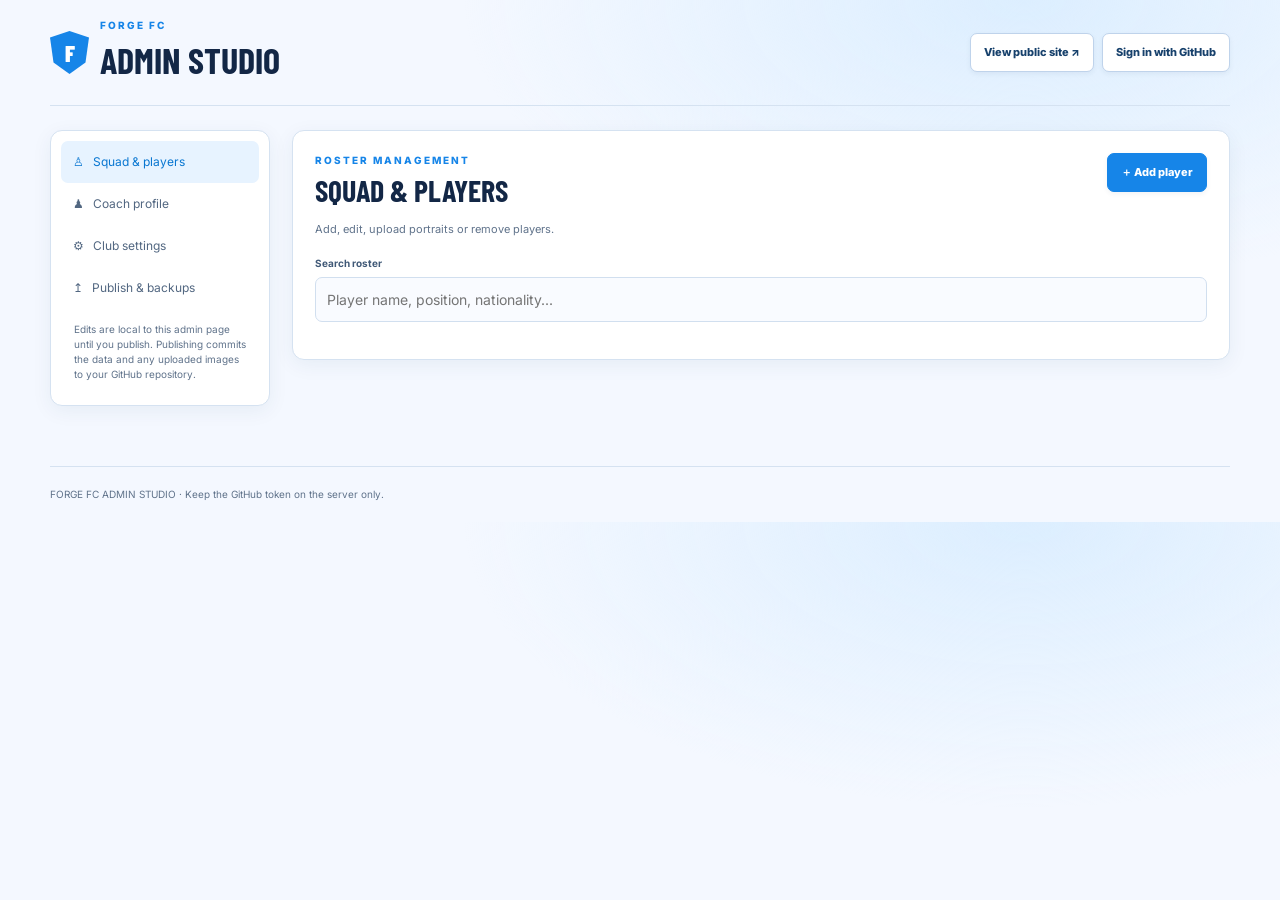
==== commit de09c0ed: "Add files via upload" ====
--- a/admin.html
+++ b/admin.html
@@ -1,28 +1,45 @@
 <!doctype html>
 <html lang="en">
 <head>
-<meta charset="utf-8"><meta name="viewport" content="width=device-width,initial-scale=1"><meta name="theme-color" content="#f3f9fe">
-<meta name="robots" content="noindex,nofollow"><title>SPARTIANS | Admin Studio</title>
+<meta charset="utf-8"><meta name="viewport" content="width=device-width,initial-scale=1"><meta name="theme-color" content="#1685e8">
+<title>Forge FC | Admin Studio</title>
 <link rel="preconnect" href="https://fonts.googleapis.com"><link rel="preconnect" href="https://fonts.gstatic.com" crossorigin><link href="https://fonts.googleapis.com/css2?family=Barlow+Condensed:wght@600;700;800;900&family=Inter:wght@400;500;600;700;800&display=swap" rel="stylesheet">
-<link rel="stylesheet" href="css/theme.css"><link rel="stylesheet" href="css/admin.css">
+<style>
+:root{--bg:#0a0d0b;--panel:#141914;--line:#ffffff18;--text:#f3f6ef;--muted:#9aa396;--lime:#c4ff4d;--red:#ff918a}*{box-sizing:border-box}body{margin:0;background:radial-gradient(ellipse at 80% 0%,#97ce5213,transparent 35rem),var(--bg);color:var(--text);font:14px/1.5 Inter,sans-serif}button,input,textarea,select{font:inherit}button{cursor:pointer}button:focus-visible,input:focus-visible,textarea:focus-visible,select:focus-visible{outline:2px solid var(--lime);outline-offset:2px}a{color:var(--lime);text-decoration:none}.wrap{width:min(1180px,calc(100% - 32px));margin:auto}header{display:flex;align-items:center;justify-content:space-between;gap:14px;padding:18px 0;border-bottom:1px solid var(--line)}.brand{display:flex;gap:11px;align-items:center}.crest{width:39px;height:43px;display:grid;place-items:center;background:var(--lime);color:#111;font:900 23px "Barlow Condensed";clip-path:polygon(50% 0,100% 15%,91% 73%,50% 100%,9% 73%,0 15%)}h1,h2,h3,p{margin-top:0}h1,h2,.big{font-family:"Barlow Condensed",Impact,sans-serif;text-transform:uppercase}h1{font-size:36px;margin:0}h2{font-size:30px;margin-bottom:8px}.muted{color:var(--muted)}.kicker{font-size:10px;letter-spacing:2px;font-weight:800;color:var(--lime);text-transform:uppercase}.layout{display:grid;grid-template-columns:220px minmax(0,1fr);gap:22px;margin:24px auto 60px}.side,.panel{border:1px solid var(--line);border-radius:12px;background:#ffffff04}.side{padding:10px;height:max-content;position:sticky;top:12px}.tab{width:100%;text-align:left;padding:12px;border:0;background:transparent;color:#aab2a5;border-radius:7px;font-size:12px}.tab.active,.tab:hover{background:#c4ff4d12;color:var(--lime)}.side-note{font-size:10px;color:var(--muted);padding:13px}.panel{padding:22px;min-width:0}.panelhead{display:flex;align-items:start;justify-content:space-between;gap:12px;margin-bottom:18px}.hidden{display:none!important}.btn{border:1px solid var(--line);border-radius:7px;background:#ffffff08;color:white;padding:10px 13px;font-size:11px;font-weight:800}.btn.primary{background:var(--lime);border-color:var(--lime);color:#111}.btn.danger{color:#ffaaa4;border-color:#ff918a44}.btn:disabled{opacity:.5;cursor:not-allowed}.actions{display:flex;gap:8px;flex-wrap:wrap}.notice{padding:11px 13px;border-radius:7px;margin-bottom:15px;background:#c4ff4d0d;border:1px solid #c4ff4d22;color:#d6e9b7;font-size:11px}.notice.error{background:#ff918a0d;border-color:#ff918a33;color:#ffb8b3}.notice:empty{display:none}.formgrid{display:grid;grid-template-columns:repeat(2,minmax(0,1fr));gap:14px}.field{display:flex;flex-direction:column;gap:6px;min-width:0}.field.full{grid-column:1/-1}.field label{font-size:10px;color:#bac3b5;font-weight:700}.field input,.field textarea,.field select{width:100%;background:#0d110e;border:1px solid var(--line);border-radius:7px;padding:11px;color:white;min-width:0}.field textarea{min-height:95px;resize:vertical}.field small{font-size:10px;color:var(--muted)}.roster{display:grid;gap:8px}.player-row{display:grid;grid-template-columns:45px minmax(0,1fr) auto;align-items:center;gap:12px;padding:10px;border:1px solid var(--line);border-radius:8px;background:#ffffff03}.avatar{width:45px;height:52px;border-radius:5px;background:#20291f;display:grid;place-items:center;color:var(--lime);font:800 20px "Barlow Condensed";overflow:hidden}.avatar img{width:100%;height:100%;object-fit:cover}.player-row strong{display:block;font-size:12px}.player-row small{color:var(--muted);font-size:10px}.preview{display:flex;align-items:center;gap:12px}.preview img{width:70px;height:82px;object-fit:cover;border-radius:8px;background:#20291f}.status{font-size:10px;color:var(--muted);margin-top:9px}.rule{border:0;border-top:1px solid var(--line);margin:20px 0}.pill{display:inline-block;border:1px solid var(--line);border-radius:20px;padding:4px 8px;color:var(--muted);font-size:10px}.footer{padding:20px 0;border-top:1px solid var(--line);font-size:10px;color:var(--muted)}.help{font-size:11px;line-height:1.8;color:var(--muted)}@media(max-width:760px){.layout{grid-template-columns:1fr}.side{position:static;display:flex;overflow:auto}.tab{white-space:nowrap;width:auto}.side-note{display:none}.panel{padding:15px}.formgrid{grid-template-columns:1fr}.field.full{grid-column:auto}.panelhead{flex-direction:column}.player-row{grid-template-columns:42px minmax(0,1fr)}.player-row .actions{grid-column:1/-1}.player-row .actions .btn{flex:1}}
+
+/* Blue-and-white visual theme override; auth, API and publishing code unchanged */
+:root{--bg:#f4f8ff;--panel:#fff;--line:#d5e2f1;--text:#132746;--muted:#60738b;--lime:#1685e8;--red:#d94343}
+body{background:radial-gradient(ellipse at 80% 0%,#dceeff,transparent 35rem),var(--bg);color:var(--text)}
+header{border-color:var(--line)}.crest{background:#1685e8;color:#fff}
+.side,.panel{background:#fff;border-color:#d5e2f1;box-shadow:0 5px 20px #173b6410}
+.tab{color:#526781;transition:background .18s,color .18s}.tab.active,.tab:hover{background:#e7f3ff;color:#0876d1}
+.btn{background:#fff;color:#17416c;border-color:#bfd3eb;box-shadow:0 2px 5px #183d6410;transition:background .18s,border-color .18s,transform .18s,box-shadow .18s}
+.btn.primary{background:#1685e8;border-color:#1685e8;color:#fff}.btn:hover{background:#eaf5ff;border-color:#1685e8;transform:translateY(-1px);box-shadow:0 4px 12px #1685e825}.btn.primary:hover{background:#086fc5;color:#fff}.btn.danger{color:#bd3434;border-color:#f0caca}.btn.danger:hover{background:#fff0f0;border-color:#d94343}
+.notice{background:#eaf5ff;border-color:#c7e4ff;color:#155a94}.notice.error{background:#fff1f1;border-color:#f5d0d0;color:#a63b3b}
+.field label{color:#405977}.field input,.field textarea,.field select{background:#f9fbff;border-color:#d1dfef;color:#132746}
+#rosterSearch{background:#f9fbff!important;border-color:#d1dfef!important;color:#132746!important}
+.player-row{background:#fff;border-color:#d5e2f1}.avatar{background:#e6f2ff;color:#0876d1}.pill{border-color:#d1dfef;color:#526781}.preview img{background:#e6f2ff}
+.rule{border-color:#d5e2f1}.footer{border-color:#d5e2f1}.help,.muted{color:#60738b}
+#playerForm{background:#17345466!important}#playerEditForm{background:#fff!important}
+
+</style>
 </head>
 <body>
 <div class="wrap">
-<header><div class="brand"><div class="crest" id="adminCrest">S</div><div><div class="kicker" id="adminClubLabel">SPARTIANS</div><h1>Admin Studio</h1></div></div><div class="actions"><a class="btn" href="./index.html" target="_blank" rel="noopener">View public site ↗</a><button class="btn primary" id="loginBtn">Sign in with GitHub</button><button class="btn hidden" id="logoutBtn">Sign out</button></div></header>
+<header><div class="brand"><div class="crest">F</div><div><div class="kicker">FORGE FC</div><h1>Admin Studio</h1></div></div><div class="actions"><a class="btn" href="./index.html" target="_blank" rel="noopener">View public site ↗</a><button class="btn" id="loginBtn">Sign in with GitHub</button><button class="btn hidden" id="logoutBtn">Sign out</button></div></header>
 <div class="layout">
 <aside class="side">
 <button class="tab active" data-tab="players">♙ &nbsp; Squad & players</button>
 <button class="tab" data-tab="coach">♟ &nbsp; Coach profile</button>
 <button class="tab" data-tab="club">⚙ &nbsp; Club settings</button>
-<button class="tab" data-tab="teams">▦ &nbsp; Teams & staff</button>
 <button class="tab" data-tab="publish">↥ &nbsp; Publish & backups</button>
-<a class="tab" href="pages/players.html">♙ &nbsp; Players page</a><a class="tab" href="pages/club.html">⚑ &nbsp; Club identity page</a><a class="tab" href="pages/theme.html">◐ &nbsp; Theme page</a><a class="tab" href="pages/coach.html">♟ &nbsp; Coach page</a><a class="tab" href="pages/publish.html">↥ &nbsp; Publish page</a><div class="side-note">Edits are local to this admin page until you publish. Publishing commits the data and any uploaded images to your GitHub repository.</div>
+<div class="side-note">Edits are local to this admin page until you publish. Publishing commits the data and any uploaded images to your GitHub repository.</div>
 </aside>
 <main>
 <div id="message" class="notice"></div>
 <section class="panel" data-panel="players">
 <div class="panelhead"><div><div class="kicker">ROSTER MANAGEMENT</div><h2>Squad & players</h2><div class="muted" style="font-size:11px">Add, edit, upload portraits or remove players.</div></div><button class="btn primary" id="addPlayer">＋ Add player</button></div>
-<div class="field" style="margin-bottom:15px"><label for="rosterSearch">Search roster</label><input id="rosterSearch" placeholder="Player name, position, nationality..."></div>
+<div class="field" style="margin-bottom:15px"><label for="rosterSearch">Search roster</label><input id="rosterSearch" placeholder="Player name, position, nationality..." style="background:#0d110e;border:1px solid var(--line);border-radius:7px;padding:11px;color:white"></div>
 <div class="roster" id="roster"></div>
 </section>
 <section class="panel hidden" data-panel="coach">
@@ -39,12 +56,10 @@
 <div class="panelhead"><div><div class="kicker">IDENTITY & METRICS</div><h2>Club settings</h2><div class="muted" style="font-size:11px">Change the branding and summary numbers.</div></div></div>
 <form id="clubForm"><div class="formgrid">
 <div class="field"><label for="clubName">Club name</label><input id="clubName" required></div><div class="field"><label for="shortName">Crest initial</label><input id="shortName" maxlength="3" required></div>
-<div class="field full"><label for="clubMotto">Motto</label><input id="clubMotto"></div><div class="field"><label for="clubLogo">Club crest / logo</label><input id="clubLogo" placeholder="images/spartians-crest.png"><small>Use a repository image path, or upload a logo below.</small></div><div class="field"><label for="clubLogoUpload">Upload crest image</label><input id="clubLogoUpload" type="file" accept="image/png,image/jpeg,image/webp"><small>PNG, JPEG or WebP; maximum 4 MB.</small></div><div class="field"><label for="clubTheme">Website theme</label><select id="clubTheme"><option value="sky-white">White & sky blue (default)</option>
-<option value="navy-gold">Classic navy & gold</option><option value="black-red">Black & red</option><option value="blue-white">Blue & white</option><option value="green-black">Green & black</option></select></div><div class="field"><label for="established">Established year</label><input id="established" type="number" min="1800" max="2100"></div><div class="field"><label for="season">Season</label><input id="season"></div>
+<div class="field full"><label for="clubMotto">Motto</label><input id="clubMotto"></div><div class="field"><label for="established">Established year</label><input id="established" type="number" min="1800" max="2100"></div><div class="field"><label for="season">Season</label><input id="season"></div>
 <div class="field"><label for="matches">Matches played</label><input id="matches" type="number" min="0"></div><div class="field"><label for="marketValue">Market value (millions)</label><input id="marketValue" type="number" min="0" step="0.1"></div><div class="field"><label for="currency">Currency symbol</label><input id="currency" maxlength="4"></div>
 </div><hr class="rule"><button class="btn primary" type="submit">Save club settings</button></form>
 </section>
-<section class="panel hidden" data-panel="teams" id="teamsPanel"></section>
 <section class="panel hidden" data-panel="publish">
 <div class="panelhead"><div><div class="kicker">RELEASE MANAGEMENT</div><h2>Publish changes</h2><div class="muted" style="font-size:11px">Review your edits, then commit them to the configured GitHub repository.</div></div><span class="pill" id="authStatus">Not signed in</span></div>
 <div class="notice">Publishing updates <code>data.json</code> and uploaded images in the repository. GitHub Pages then rebuilds/serves the updated public site. Do not put GitHub tokens in HTML or JavaScript.</div>
@@ -56,12 +71,55 @@
 </section>
 </main>
 </div>
-<div class="footer">SPARTIANS ADMIN STUDIO · Keep the GitHub token on the server only.</div>
+<div class="footer">FORGE FC ADMIN STUDIO · Keep the GitHub token on the server only.</div>
 </div>
 
 <!-- Change API_BASE to your deployed Cloudflare Worker URL. No secrets belong here. -->
-<script src="js/admin.js" defer></script>
-<script src="js/club-data.js" defer></script>
-<script src="js/admin-teams.js" defer></script>
+<script>
+const API_BASE = const API_BASE = "https://forge-fc-admin.sports-management-hub-chitral.workers.dev";
+const $ = s => document.querySelector(s);
+let state = null, baseSha = null, session = sessionStorage.getItem("forgeSession") || "";
+let stagedImages = [], currentPhotoPreview = {player:null, coach:null}, editingId = null;
+
+function msg(text,error=false){const el=$("#message");el.textContent=text;el.classList.toggle("error",error);if(text)window.scrollTo({top:0,behavior:"smooth"});}
+function esc(v){return String(v??"").replace(/[&<>"']/g,c=>({"&":"&amp;","<":"&lt;",">":"&gt;",'"':"&quot;","'":"&#39;"}[c]));}
+function id(){return "p-"+(crypto.randomUUID?crypto.randomUUID():Date.now()+"-"+Math.random().toString(16).slice(2));}
+function authHeaders(json=true){const h={};if(json)h["Content-Type"]="application/json";if(session)h.Authorization="Bearer "+session;return h;}
+async function api(path,opts={}){const r=await fetch(API_BASE+path,{...opts,headers:{...authHeaders(opts.body!==undefined),...(opts.headers||{})}});const text=await r.text();let data={};try{data=text?JSON.parse(text):{}}catch{}if(!r.ok)throw Error(data.error||`Request failed (${r.status})`);return data;}
+function showPanel(name){document.querySelectorAll("[data-panel]").forEach(p=>p.classList.toggle("hidden",p.dataset.panel!==name));document.querySelectorAll("[data-tab]").forEach(b=>b.classList.toggle("active",b.dataset.tab===name));if(name==="players")renderRoster();}
+document.querySelectorAll("[data-tab]").forEach(b=>b.addEventListener("click",()=>showPanel(b.dataset.tab)));
+function updateAuthUI(){const on=!!session;$("#loginBtn").classList.toggle("hidden",on);$("#logoutBtn").classList.toggle("hidden",!on);$("#authStatus").textContent=on?"Signed in":"Not signed in";$("#publishBtn").disabled=!on||!state;}
+function hydrateForms(){const c=state.coach||{};for(const [key,field] of Object.entries({name:"coachName",role:"coachRole",experience:"coachExperience",formation:"coachFormation",license:"coachLicense",image:"coachImage",bio:"coachBio",quote:"coachQuote"}))$("#"+field).value=c[key]||"";const b=state.club||{};for(const [key,field] of Object.entries({name:"clubName",shortName:"shortName",motto:"clubMotto",established:"established",season:"season",matchesPlayed:"matches",marketValueMillions:"marketValue",currency:"currency"}))$("#"+field).value=b[key]??"";renderCoachPreview();}
+function renderCoachPreview(){const path=$("#coachImage").value;$("#coachPreview").innerHTML=path?`<img src="${esc(path)}" alt="Coach preview" onerror="this.style.opacity=.25"><span class="muted">Current portrait</span>`:"";}
+function renderRoster(){if(!state)return;const q=$("#rosterSearch").value.trim().toLowerCase();const ps=state.players.filter(p=>[p.name,p.position,p.nationality].join(" ").toLowerCase().includes(q));$("#roster").innerHTML=ps.map(p=>`<div class="player-row"><div class="avatar">${p.image?`<img src="${esc(p.image)}" alt="" onerror="this.remove();this.parentElement.textContent='${esc((p.name||'?').slice(0,1))}'">`:esc((p.name||"?").slice(0,1))}</div><div><strong>${esc(p.name)} <span class="pill">${esc(p.position)}</span></strong><small>#${esc(p.number)} · ${esc(p.overall)} OVR · ${esc(p.nationality)}</small></div><div class="actions"><button class="btn" data-edit="${esc(p.id)}">Edit</button><button class="btn danger" data-delete="${esc(p.id)}">Delete</button></div></div>`).join("")||'<p class="muted">No matching players.</p>';}
+$("#rosterSearch").addEventListener("input",renderRoster);
+$("#roster").addEventListener("click",e=>{const edit=e.target.closest("[data-edit]");const del=e.target.closest("[data-delete]");if(edit)openPlayerForm(state.players.find(p=>String(p.id)===edit.dataset.edit));if(del){const p=state.players.find(x=>String(x.id)===del.dataset.delete);if(p&&confirm(`Delete ${p.name}? This takes effect on the public site after publishing.`)){state.players=state.players.filter(x=>x.id!==p.id);renderRoster();msg(`${p.name} removed from draft. Publish to make it live.`);}}});
+function openPlayerForm(p={id:id(),name:"",number:0,position:"MID",overall:70,age:20,nationality:"",image:"",strengths:[],weaknesses:[],attributes:{pace:70,shooting:70,passing:70,dribbling:70,defending:50,physical:70}}){editingId=p.id;currentPhotoPreview.player=null;$("#playerForm")?.remove();const html=`<div id="playerForm" class="modal" style="display:flex;position:fixed;inset:0;z-index:30;background:#000d;align-items:center;justify-content:center;padding:16px"><form id="playerEditForm" class="panel" style="width:min(760px,100%);max-height:92vh;overflow:auto;background:#141914"><div class="panelhead"><div><div class="kicker">PLAYER EDITOR</div><h2>${p.name?"Edit player":"Add player"}</h2></div><button type="button" class="btn" id="cancelPlayer">Close ×</button></div><div class="formgrid">
+<div class="field"><label>Name</label><input name="name" required value="${esc(p.name)}"></div><div class="field"><label>Nationality</label><input name="nationality" value="${esc(p.nationality)}"></div>
+<div class="field"><label>Jersey number</label><input name="number" type="number" min="0" max="99" value="${esc(p.number)}" required></div><div class="field"><label>Position</label><select name="position">${["GK","DEF","MID","FWD"].map(x=>`<option ${p.position===x?"selected":""}>${x}</option>`).join("")}</select></div>
+<div class="field"><label>Overall rating (1–99)</label><input name="overall" type="number" min="1" max="99" value="${esc(p.overall)}" required></div><div class="field"><label>Age</label><input name="age" type="number" min="15" max="60" value="${esc(p.age)}"></div>
+<div class="field full"><label>Current photo path</label><input name="image" id="playerImagePath" value="${esc(p.image)}" placeholder="images/player-name.jpg"><small>Or upload a photo below; it will be staged for GitHub when you publish.</small></div>
+<div class="field full"><label>Upload / replace portrait</label><input type="file" id="playerUpload" accept="image/jpeg,image/png,image/webp"><div id="playerPreview" class="preview"></div></div>
+<div class="field full"><label>Top strengths (comma separated; up to 3 shown)</label><input name="strengths" value="${esc((p.strengths||[]).join(", "))}"></div><div class="field full"><label>Weaknesses (comma separated)</label><input name="weaknesses" value="${esc((p.weaknesses||[]).join(", "))}"></div>
+${[["pace","Pace"],["shooting","Shooting"],["passing","Passing"],["dribbling","Dribbling"],["defending","Defending"],["physical","Physical"]].map(([k,l])=>`<div class="field"><label>${l} (1–99)</label><input name="attr_${k}" type="number" min="1" max="99" value="${esc(p.attributes?.[k]??50)}"></div>`).join("")}
+</div><hr class="rule"><div class="actions"><button class="btn primary" type="submit">Save player to draft</button><button class="btn" type="button" id="cancelPlayer2">Cancel</button></div></form></div>`;document.body.insertAdjacentHTML("beforeend",html);const modal=$("#playerForm");$("#cancelPlayer").onclick=$("#cancelPlayer2").onclick=()=>modal.remove();$("#playerUpload").addEventListener("change",async e=>{const file=e.target.files[0];if(!file)return;try{const image=await stageImage(file,p.name||"player");currentPhotoPreview.player=image.path;$("#playerImagePath").value=image.path;$("#playerPreview").innerHTML=`<img src="${image.dataUrl}" alt="Selected photo"><span class="muted">${esc(file.name)} · staged</span>`;}catch(err){msg(err.message,true);}});$("#playerEditForm").addEventListener("submit",e=>{e.preventDefault();const f=new FormData(e.target);const existing=state.players.find(x=>String(x.id)===String(editingId));const obj={id:editingId,name:f.get("name").trim(),number:Number(f.get("number")),position:f.get("position"),overall:Number(f.get("overall")),age:Number(f.get("age")||0),nationality:f.get("nationality").trim(),image:f.get("image").trim(),strengths:String(f.get("strengths")).split(",").map(x=>x.trim()).filter(Boolean).slice(0,3),weaknesses:String(f.get("weaknesses")).split(",").map(x=>x.trim()).filter(Boolean).slice(0,2),attributes:{pace:Number(f.get("attr_pace")),shooting:Number(f.get("attr_shooting")),passing:Number(f.get("attr_passing")),dribbling:Number(f.get("attr_dribbling")),defending:Number(f.get("attr_defending")),physical:Number(f.get("attr_physical"))}};const i=state.players.findIndex(x=>String(x.id)===String(editingId));if(i>=0)state.players[i]=obj;else state.players.push(obj);modal.remove();renderRoster();msg(`${obj.name} saved to draft. Publish to make it live.`);});}
+$("#addPlayer").addEventListener("click",()=>openPlayerForm());
+async function stageImage(file,label){if(!["image/jpeg","image/png","image/webp"].includes(file.type))throw Error("Choose a JPEG, PNG or WebP image.");if(file.size>4*1024*1024)throw Error("Image must be 4 MB or smaller.");const ext={"image/jpeg":"jpg","image/png":"png","image/webp":"webp"}[file.type];const safe=String(label||"photo").toLowerCase().replace(/[^a-z0-9]+/g,"-").replace(/^-|-$/g,"").slice(0,45)||"photo";const path=`images/${safe}-${Date.now()}.${ext}`;const dataUrl=await new Promise((resolve,reject)=>{const r=new FileReader();r.onload=()=>resolve(r.result);r.onerror=()=>reject(Error("Could not read image."));r.readAsDataURL(file);});stagedImages=stagedImages.filter(x=>x.path!==path);stagedImages.push({path,dataUrl,mime:file.type});$("#queueStatus").textContent=`${stagedImages.length} new image(s) staged for publishing.`;return {path,dataUrl};}
+$("#coachUpload").addEventListener("change",async e=>{const file=e.target.files[0];if(!file)return;try{const image=await stageImage(file,"coach");$("#coachImage").value=image.path;$("#coachPreview").innerHTML=`<img src="${image.dataUrl}" alt="Coach photo preview"><span class="muted">Staged for publish</span>`;}catch(err){msg(err.message,true);}});
+$("#coachImage").addEventListener("input",renderCoachPreview);
+$("#coachForm").addEventListener("submit",e=>{e.preventDefault();state.coach={...state.coach,name:$("#coachName").value.trim(),role:$("#coachRole").value.trim(),experience:$("#coachExperience").value.trim(),formation:$("#coachFormation").value.trim(),license:$("#coachLicense").value.trim(),image:$("#coachImage").value.trim(),bio:$("#coachBio").value.trim(),quote:$("#coachQuote").value.trim()};msg("Coach changes saved to draft. Publish to make them live.");});
+$("#clubForm").addEventListener("submit",e=>{e.preventDefault();state.club={...state.club,name:$("#clubName").value.trim(),shortName:$("#shortName").value.trim(),motto:$("#clubMotto").value.trim(),established:Number($("#established").value),season:$("#season").value.trim(),matchesPlayed:Number($("#matches").value),marketValueMillions:Number($("#marketValue").value),currency:$("#currency").value.trim()};msg("Club settings saved to draft. Publish to make them live.");});
+function downloadJSON(obj,filename){const blob=new Blob([JSON.stringify(obj,null,2)],{type:"application/json"});const url=URL.createObjectURL(blob);const a=document.createElement("a");a.href=url;a.download=filename;a.click();URL.revokeObjectURL(url);}
+$("#exportBtn").addEventListener("click",()=>state&&downloadJSON(state,"forge-fc-backup.json"));
+$("#importFile").addEventListener("change",async e=>{const file=e.target.files[0];if(!file)return;try{const data=JSON.parse(await file.text());if(!data.club||!data.coach||!Array.isArray(data.players))throw Error("Backup must contain club, coach, and players.");state=data;hydrateForms();renderRoster();updateAuthUI();msg("Backup imported to draft. Review it and publish when ready.");}catch(err){msg("Import failed: "+err.message,true);}e.target.value="";});
+$("#discardBtn").addEventListener("click",async()=>{if(!confirm("Discard current draft and reload the published version?"))return;await loadPublished();});
+async function loadPublished(){try{const d=await api("/api/state",{method:"GET"});state=d.data;baseSha=d.sha;stagedImages=[];hydrateForms();renderRoster();updateAuthUI();$("#publishStatus").textContent=`Loaded published version ${baseSha||"(no SHA returned)"}.`;$("#queueStatus").textContent="No new images staged.";msg("Published version loaded.");}catch(e){msg("Could not load published data: "+e.message,true);}}
+$("#loginBtn").addEventListener("click",()=>{if(!API_BASE.startsWith("https://")||API_BASE.includes("YOUR-WORKER")){msg("Configure API_BASE in admin.html with your deployed HTTPS Worker URL first.",true);return;}location.href=API_BASE+"/auth/login?return="+encodeURIComponent(location.origin+location.pathname);});
+$("#logoutBtn").addEventListener("click",async()=>{try{await api("/auth/logout",{method:"POST",body:JSON.stringify({})});}catch{}session="";sessionStorage.removeItem("forgeSession");updateAuthUI();msg("Signed out.");});
+async function processLogin(){const params=new URLSearchParams(location.hash.slice(1));const incoming=params.get("session");if(incoming){session=incoming;sessionStorage.setItem("forgeSession",session);history.replaceState(null,"",location.pathname+location.search);updateAuthUI();await loadPublished();return;}if(session){updateAuthUI();await loadPublished();}else updateAuthUI();}
+$("#publishBtn").addEventListener("click",async()=>{if(!state||!session)return;const btn=$("#publishBtn");btn.disabled=true;btn.textContent="Publishing…";try{const images=stagedImages.map(x=>({path:x.path,mime:x.mime,base64:x.dataUrl.split(",")[1]}));const result=await api("/api/publish",{method:"POST",body:JSON.stringify({data:state,baseSha,images})});baseSha=result.sha;stagedImages=[];$("#queueStatus").textContent="No new images staged.";$("#publishStatus").textContent=`Published successfully. Commit: ${result.commit||result.sha}`;msg("Published! GitHub now contains your updated club data and photos.");}catch(e){msg("Publish failed: "+e.message,true);$("#publishStatus").textContent="Not published. If another staff member published first, reload the published version and re-apply your changes.";}finally{btn.textContent="↥ Publish to GitHub";btn.disabled=!session||!state;}});
+async function boot(){try{await processLogin();}catch(e){msg(e.message,true);}}
+boot();
+</script>
 </body>
-</html>
+</html>
